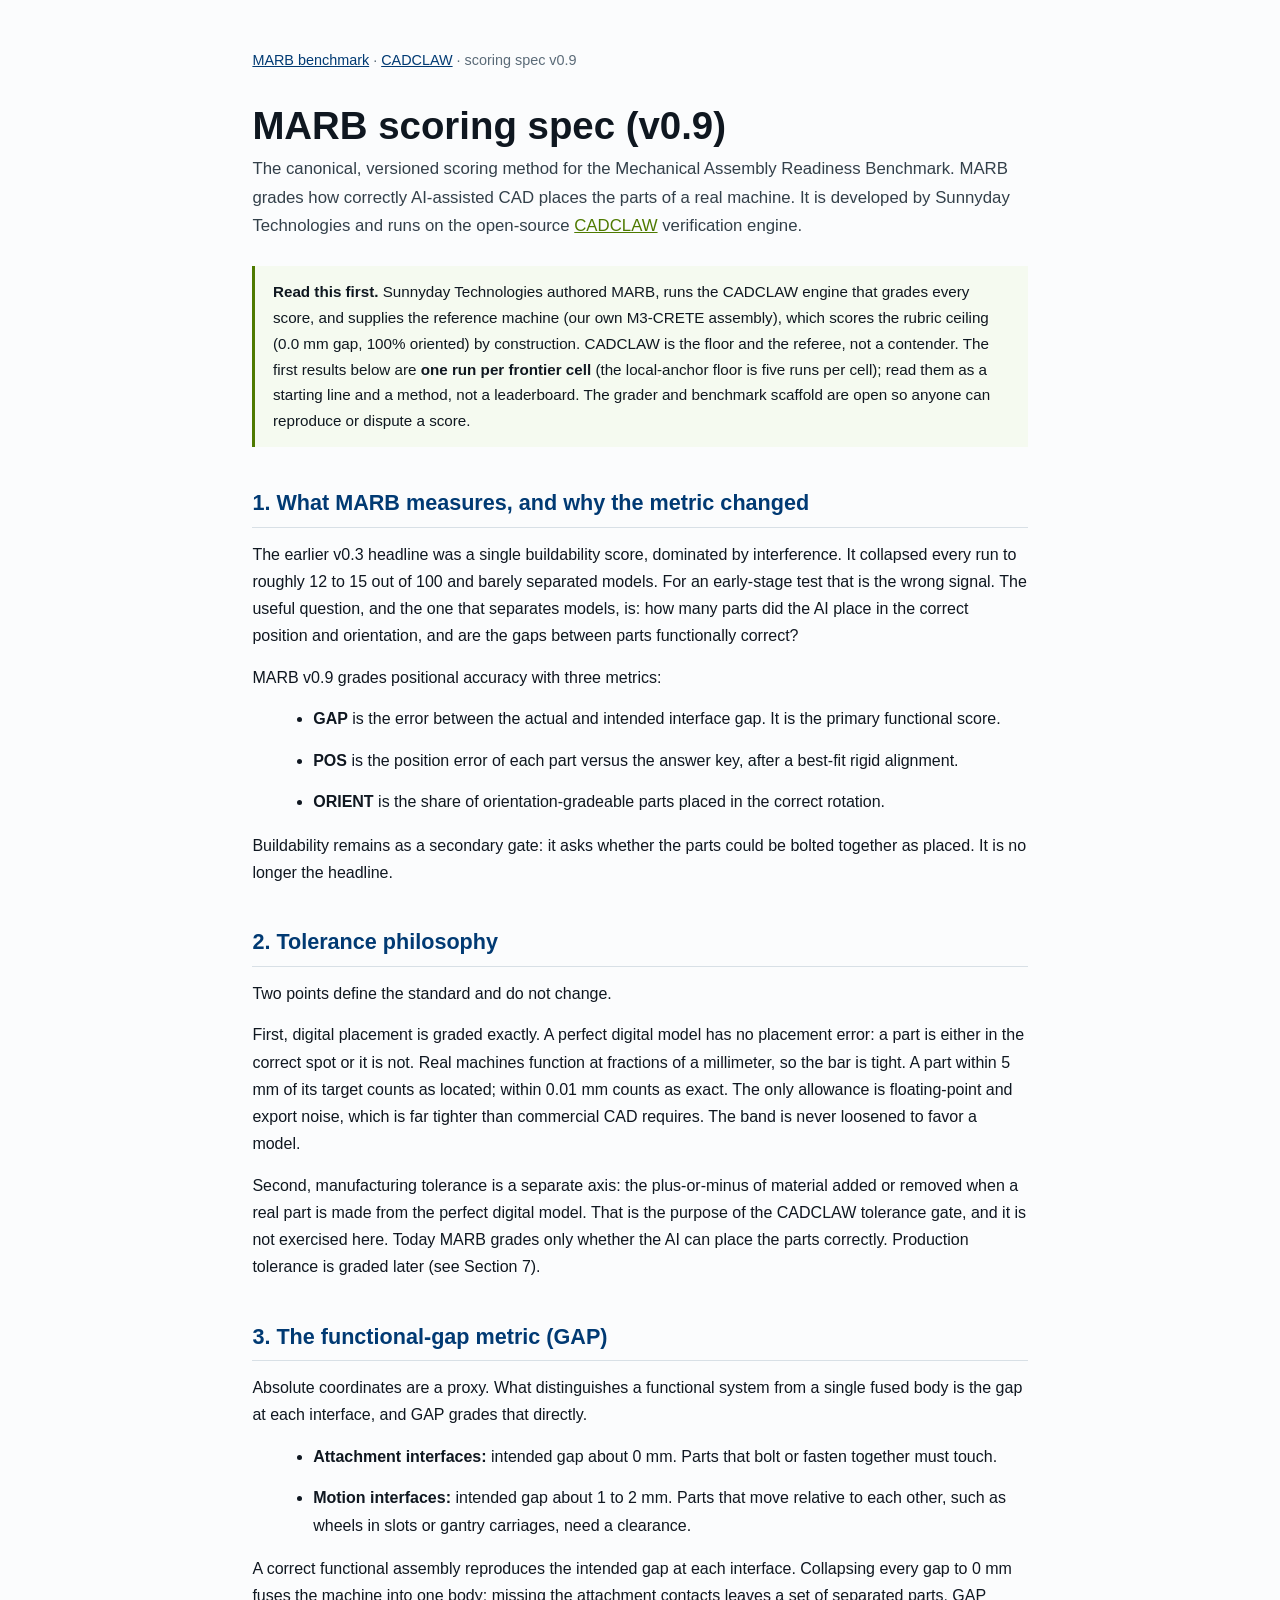
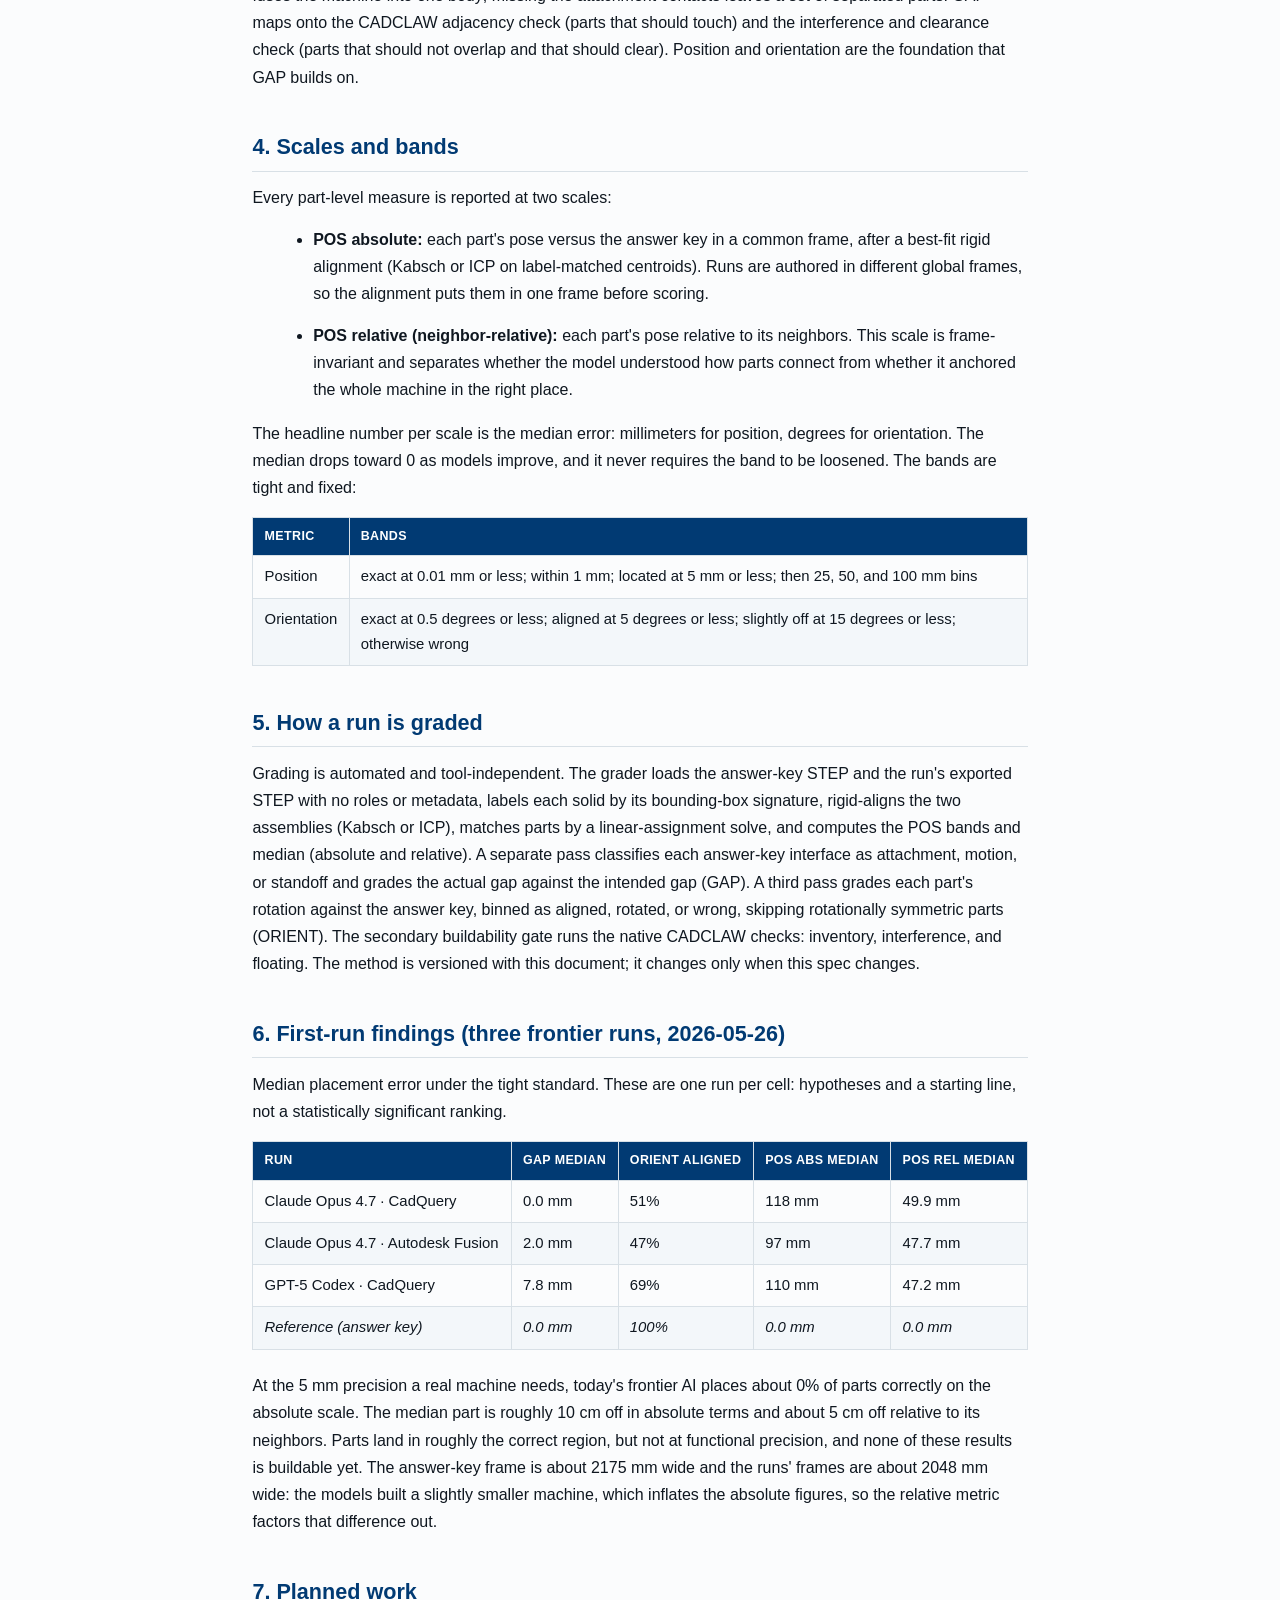
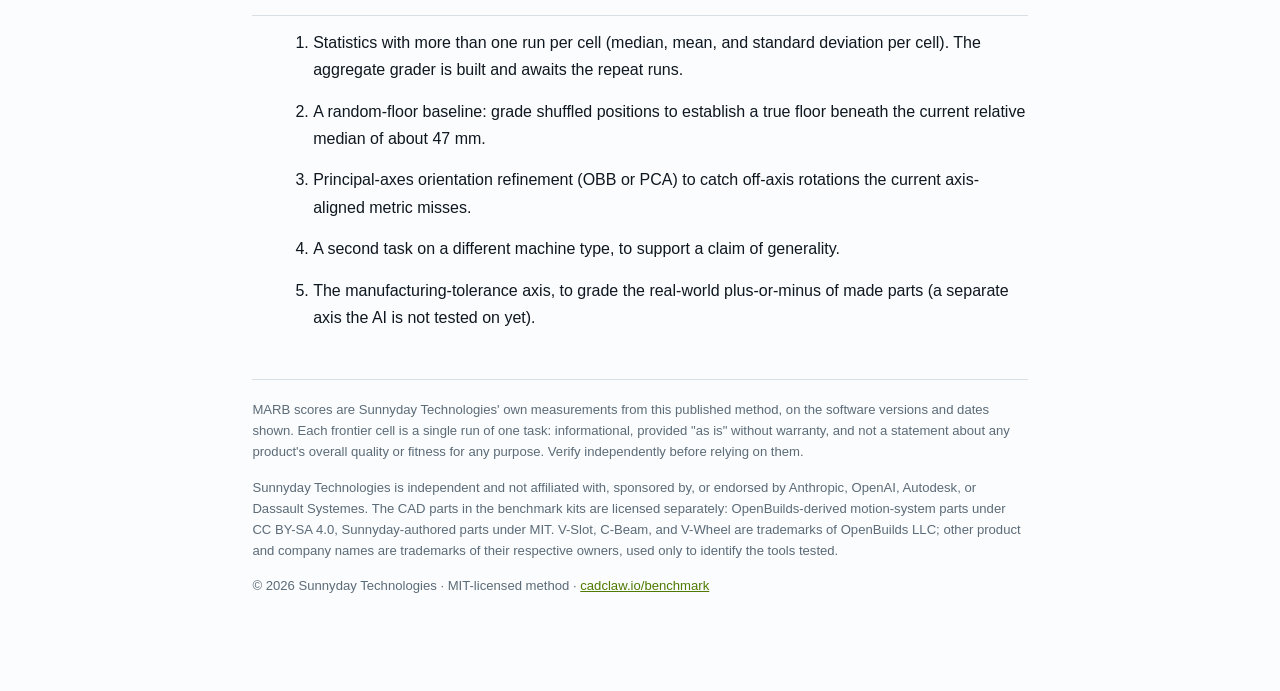
==== docs/scoring/index.html @ d7c1520a "cleanup: pre-public hygiene pass - remove the unused 76-part component manifest (not loaded by any g" ====
<!doctype html>
<html lang="en">
<head>
  <meta charset="utf-8" />
  <meta name="viewport" content="width=device-width,initial-scale=1" />
  <title>MARB v0.9 scoring spec | Mechanical Assembly Readiness Benchmark</title>
  <meta name="description" content="The canonical, versioned scoring method for MARB (Mechanical Assembly Readiness Benchmark): the GAP, POS, and ORIENT metrics, the fixed tolerance bands, and the first-run results. Graded by the open-source CADCLAW engine." />
  <meta name="robots" content="index,follow" />
  <link rel="canonical" href="https://marb.cadclaw.io/scoring/" />
  <style>
    :root { --ink:#0f1720; --dim:#33404a; --faint:#5b6b78; --rule:#d8e0e6; --navy:#013a73; --green:#4e7a00; --bg:#fbfcfd; --code:#f1f5f8; }
    * { box-sizing:border-box; }
    body { margin:0; background:var(--bg); color:var(--ink); font:16px/1.7 -apple-system,Segoe UI,Roboto,Helvetica,Arial,sans-serif; }
    main { max-width:820px; margin:0 auto; padding:3rem 1.4rem 5rem; }
    h1 { font-size:clamp(1.7rem,3.4vw,2.4rem); line-height:1.15; margin:0 0 .4rem; }
    .sub { color:var(--dim); font-size:1.05rem; margin:0 0 1.6rem; }
    h2 { font-size:1.35rem; margin:2.4rem 0 .8rem; color:var(--navy); border-bottom:1px solid var(--rule); padding-bottom:.3rem; }
    h3 { font-size:1.08rem; margin:1.5rem 0 .5rem; }
    p, li { margin:0 0 .9rem; }
    ul, ol { margin:0 0 1rem 1.3rem; }
    code { background:var(--code); padding:.1em .35em; border-radius:3px; font-family:ui-monospace,SFMono-Regular,Consolas,monospace; font-size:.88em; }
    table { border-collapse:collapse; width:100%; margin:1rem 0 1.4rem; font-size:.93rem; }
    th, td { border:1px solid var(--rule); padding:.5rem .7rem; text-align:left; vertical-align:top; }
    thead th { background:var(--navy); color:#fff; font-size:.78rem; text-transform:uppercase; letter-spacing:.03em; }
    tbody tr:nth-child(even) { background:#f3f7fa; }
    .disclosure { border-left:3px solid var(--green); background:#f5faf0; padding:.8rem 1.1rem; margin:1.4rem 0; font-size:.95rem; }
    .nav { font-size:.9rem; color:var(--faint); margin-bottom:2rem; }
    .nav a { color:var(--navy); }
    footer { margin-top:3rem; padding-top:1.2rem; border-top:1px solid var(--rule); color:var(--faint); font-size:.82rem; line-height:1.6; }
    a { color:var(--green); }
  </style>
</head>
<body>
<main>
  <p class="nav"><a href="https://cadclaw.io/benchmark/">MARB benchmark</a> &middot; <a href="https://cadclaw.io/">CADCLAW</a> &middot; scoring spec v0.9</p>

  <h1>MARB scoring spec (v0.9)</h1>
  <p class="sub">The canonical, versioned scoring method for the Mechanical Assembly Readiness Benchmark. MARB grades how correctly AI-assisted CAD places the parts of a real machine. It is developed by Sunnyday Technologies and runs on the open-source <a href="https://github.com/sunnyday-technologies/CADCLAW">CADCLAW</a> verification engine.</p>

  <div class="disclosure">
    <strong>Read this first.</strong> Sunnyday Technologies authored MARB, runs the CADCLAW engine that grades every score, and supplies the reference machine (our own M3-CRETE assembly), which scores the rubric ceiling (0.0 mm gap, 100% oriented) by construction. CADCLAW is the floor and the referee, not a contender. The first results below are <strong>one run per frontier cell</strong> (the local-anchor floor is five runs per cell); read them as a starting line and a method, not a leaderboard. The grader and benchmark scaffold are open so anyone can reproduce or dispute a score.
  </div>

  <h2>1. What MARB measures, and why the metric changed</h2>
  <p>The earlier v0.3 headline was a single buildability score, dominated by interference. It collapsed every run to roughly 12 to 15 out of 100 and barely separated models. For an early-stage test that is the wrong signal. The useful question, and the one that separates models, is: how many parts did the AI place in the correct position and orientation, and are the gaps between parts functionally correct?</p>
  <p>MARB v0.9 grades positional accuracy with three metrics:</p>
  <ul>
    <li><strong>GAP</strong> is the error between the actual and intended interface gap. It is the primary functional score.</li>
    <li><strong>POS</strong> is the position error of each part versus the answer key, after a best-fit rigid alignment.</li>
    <li><strong>ORIENT</strong> is the share of orientation-gradeable parts placed in the correct rotation.</li>
  </ul>
  <p>Buildability remains as a secondary gate: it asks whether the parts could be bolted together as placed. It is no longer the headline.</p>

  <h2>2. Tolerance philosophy</h2>
  <p>Two points define the standard and do not change.</p>
  <p>First, digital placement is graded exactly. A perfect digital model has no placement error: a part is either in the correct spot or it is not. Real machines function at fractions of a millimeter, so the bar is tight. A part within 5 mm of its target counts as located; within 0.01 mm counts as exact. The only allowance is floating-point and export noise, which is far tighter than commercial CAD requires. The band is never loosened to favor a model.</p>
  <p>Second, manufacturing tolerance is a separate axis: the plus-or-minus of material added or removed when a real part is made from the perfect digital model. That is the purpose of the CADCLAW tolerance gate, and it is not exercised here. Today MARB grades only whether the AI can place the parts correctly. Production tolerance is graded later (see Section 7).</p>

  <h2>3. The functional-gap metric (GAP)</h2>
  <p>Absolute coordinates are a proxy. What distinguishes a functional system from a single fused body is the gap at each interface, and GAP grades that directly.</p>
  <ul>
    <li><strong>Attachment interfaces:</strong> intended gap about 0 mm. Parts that bolt or fasten together must touch.</li>
    <li><strong>Motion interfaces:</strong> intended gap about 1 to 2 mm. Parts that move relative to each other, such as wheels in slots or gantry carriages, need a clearance.</li>
  </ul>
  <p>A correct functional assembly reproduces the intended gap at each interface. Collapsing every gap to 0 mm fuses the machine into one body; missing the attachment contacts leaves a set of separated parts. GAP maps onto the CADCLAW adjacency check (parts that should touch) and the interference and clearance check (parts that should not overlap and that should clear). Position and orientation are the foundation that GAP builds on.</p>

  <h2>4. Scales and bands</h2>
  <p>Every part-level measure is reported at two scales:</p>
  <ul>
    <li><strong>POS absolute:</strong> each part's pose versus the answer key in a common frame, after a best-fit rigid alignment (Kabsch or ICP on label-matched centroids). Runs are authored in different global frames, so the alignment puts them in one frame before scoring.</li>
    <li><strong>POS relative (neighbor-relative):</strong> each part's pose relative to its neighbors. This scale is frame-invariant and separates whether the model understood how parts connect from whether it anchored the whole machine in the right place.</li>
  </ul>
  <p>The headline number per scale is the median error: millimeters for position, degrees for orientation. The median drops toward 0 as models improve, and it never requires the band to be loosened. The bands are tight and fixed:</p>
  <table>
    <thead><tr><th>Metric</th><th>Bands</th></tr></thead>
    <tbody>
      <tr><td>Position</td><td>exact at 0.01 mm or less; within 1 mm; located at 5 mm or less; then 25, 50, and 100 mm bins</td></tr>
      <tr><td>Orientation</td><td>exact at 0.5 degrees or less; aligned at 5 degrees or less; slightly off at 15 degrees or less; otherwise wrong</td></tr>
    </tbody>
  </table>

  <h2>5. How a run is graded</h2>
  <p>Grading is automated and tool-independent. The grader loads the answer-key STEP and the run's exported STEP with no roles or metadata, labels each solid by its bounding-box signature, rigid-aligns the two assemblies (Kabsch or ICP), matches parts by a linear-assignment solve, and computes the POS bands and median (absolute and relative). A separate pass classifies each answer-key interface as attachment, motion, or standoff and grades the actual gap against the intended gap (GAP). A third pass grades each part's rotation against the answer key, binned as aligned, rotated, or wrong, skipping rotationally symmetric parts (ORIENT). The secondary buildability gate runs the native CADCLAW checks: inventory, interference, and floating. The method is versioned with this document; it changes only when this spec changes.</p>

  <h2>6. First-run findings (three frontier runs, 2026-05-26)</h2>
  <p>Median placement error under the tight standard. These are one run per cell: hypotheses and a starting line, not a statistically significant ranking.</p>
  <table>
    <thead><tr><th>Run</th><th>GAP median</th><th>ORIENT aligned</th><th>POS abs median</th><th>POS rel median</th></tr></thead>
    <tbody>
      <tr><td>Claude Opus 4.7 &middot; CadQuery</td><td>0.0 mm</td><td>51%</td><td>118 mm</td><td>49.9 mm</td></tr>
      <tr><td>Claude Opus 4.7 &middot; Autodesk Fusion</td><td>2.0 mm</td><td>47%</td><td>97 mm</td><td>47.7 mm</td></tr>
      <tr><td>GPT-5 Codex &middot; CadQuery</td><td>7.8 mm</td><td>69%</td><td>110 mm</td><td>47.2 mm</td></tr>
      <tr><td><em>Reference (answer key)</em></td><td><em>0.0 mm</em></td><td><em>100%</em></td><td><em>0.0 mm</em></td><td><em>0.0 mm</em></td></tr>
    </tbody>
  </table>
  <p>At the 5 mm precision a real machine needs, today's frontier AI places about 0% of parts correctly on the absolute scale. The median part is roughly 10 cm off in absolute terms and about 5 cm off relative to its neighbors. Parts land in roughly the correct region, but not at functional precision, and none of these results is buildable yet. The answer-key frame is about 2175 mm wide and the runs' frames are about 2048 mm wide: the models built a slightly smaller machine, which inflates the absolute figures, so the relative metric factors that difference out.</p>

  <h2>7. Planned work</h2>
  <ol>
    <li>Statistics with more than one run per cell (median, mean, and standard deviation per cell). The aggregate grader is built and awaits the repeat runs.</li>
    <li>A random-floor baseline: grade shuffled positions to establish a true floor beneath the current relative median of about 47 mm.</li>
    <li>Principal-axes orientation refinement (OBB or PCA) to catch off-axis rotations the current axis-aligned metric misses.</li>
    <li>A second task on a different machine type, to support a claim of generality.</li>
    <li>The manufacturing-tolerance axis, to grade the real-world plus-or-minus of made parts (a separate axis the AI is not tested on yet).</li>
  </ol>

  <footer>
    <p>MARB scores are Sunnyday Technologies' own measurements from this published method, on the software versions and dates shown. Each frontier cell is a single run of one task: informational, provided "as is" without warranty, and not a statement about any product's overall quality or fitness for any purpose. Verify independently before relying on them.</p>
    <p>Sunnyday Technologies is independent and not affiliated with, sponsored by, or endorsed by Anthropic, OpenAI, Autodesk, or Dassault Systemes. The CAD parts in the benchmark kits are licensed separately: OpenBuilds-derived motion-system parts under CC BY-SA 4.0, Sunnyday-authored parts under MIT. V-Slot, C-Beam, and V-Wheel are trademarks of OpenBuilds LLC; other product and company names are trademarks of their respective owners, used only to identify the tools tested.</p>
    <p>&copy; 2026 Sunnyday Technologies &middot; MIT-licensed method &middot; <a href="https://cadclaw.io/benchmark/">cadclaw.io/benchmark</a></p>
  </footer>
</main>
</body>
</html>
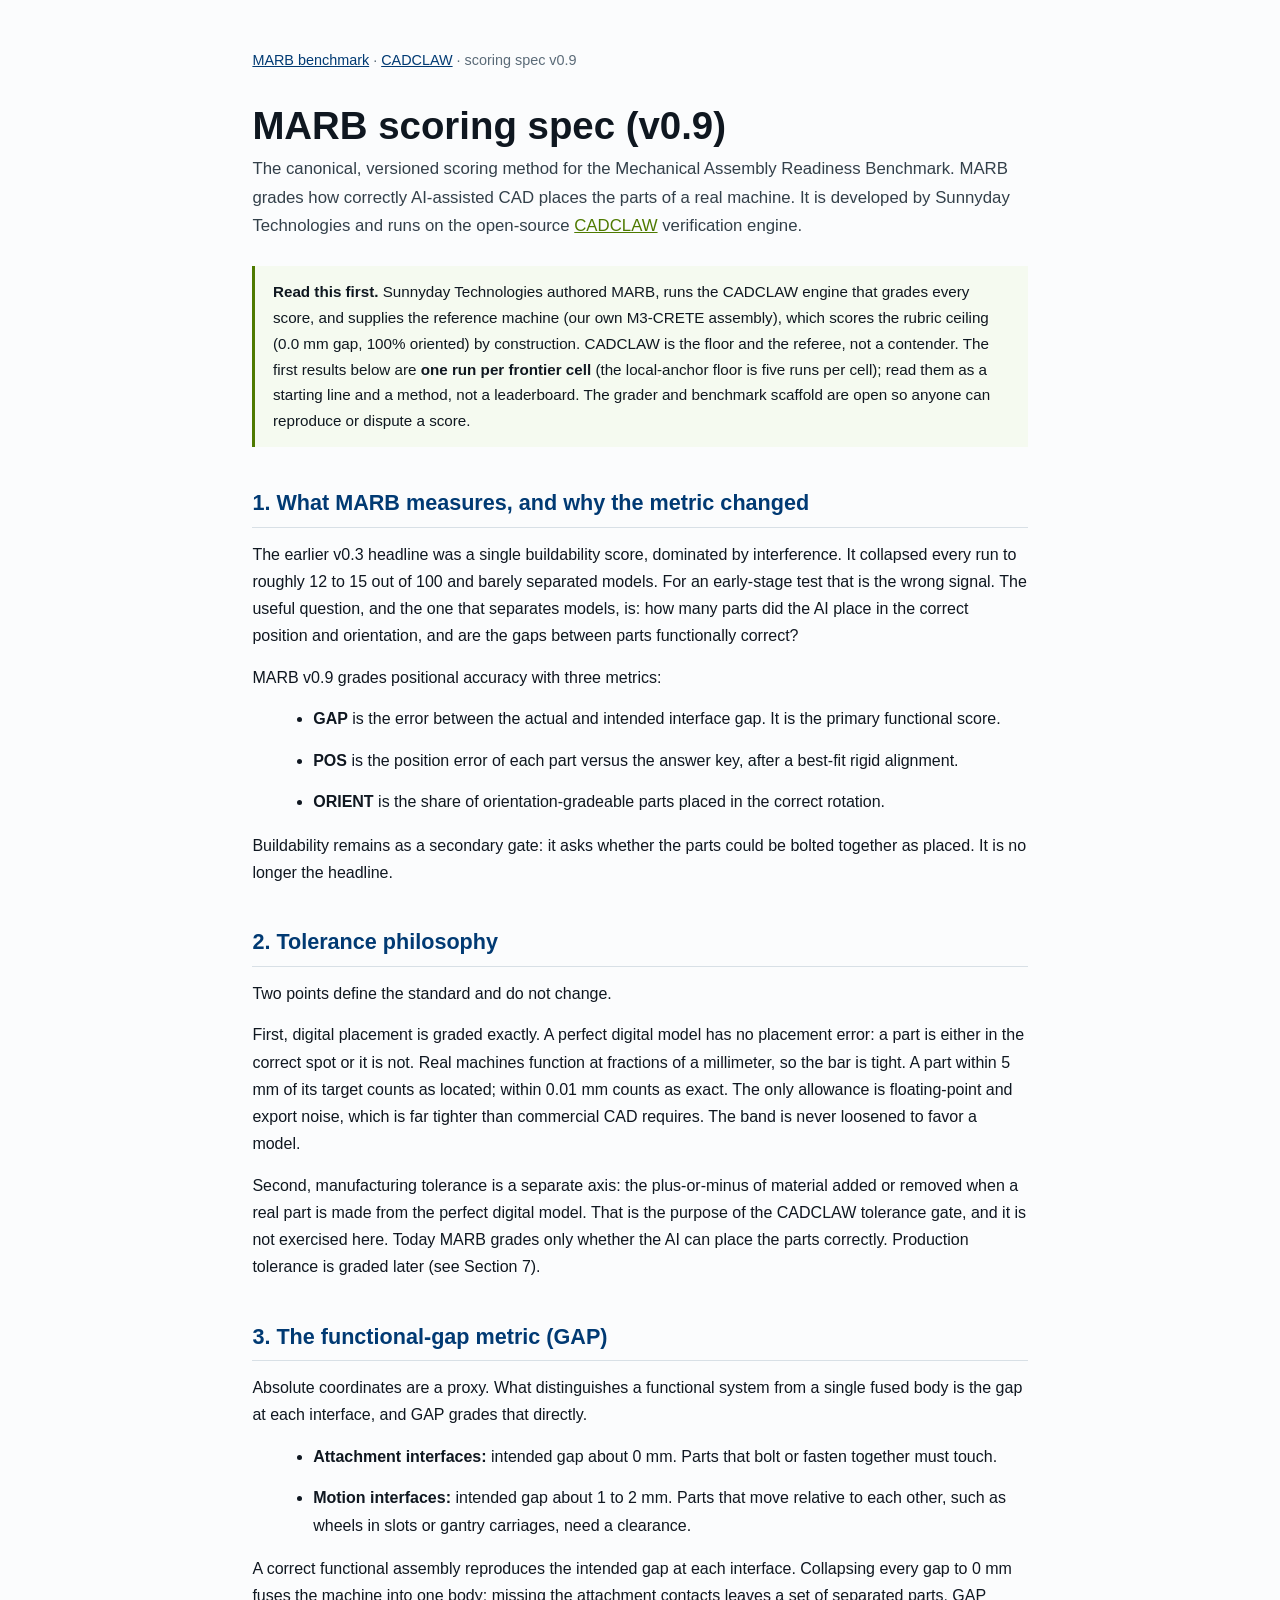
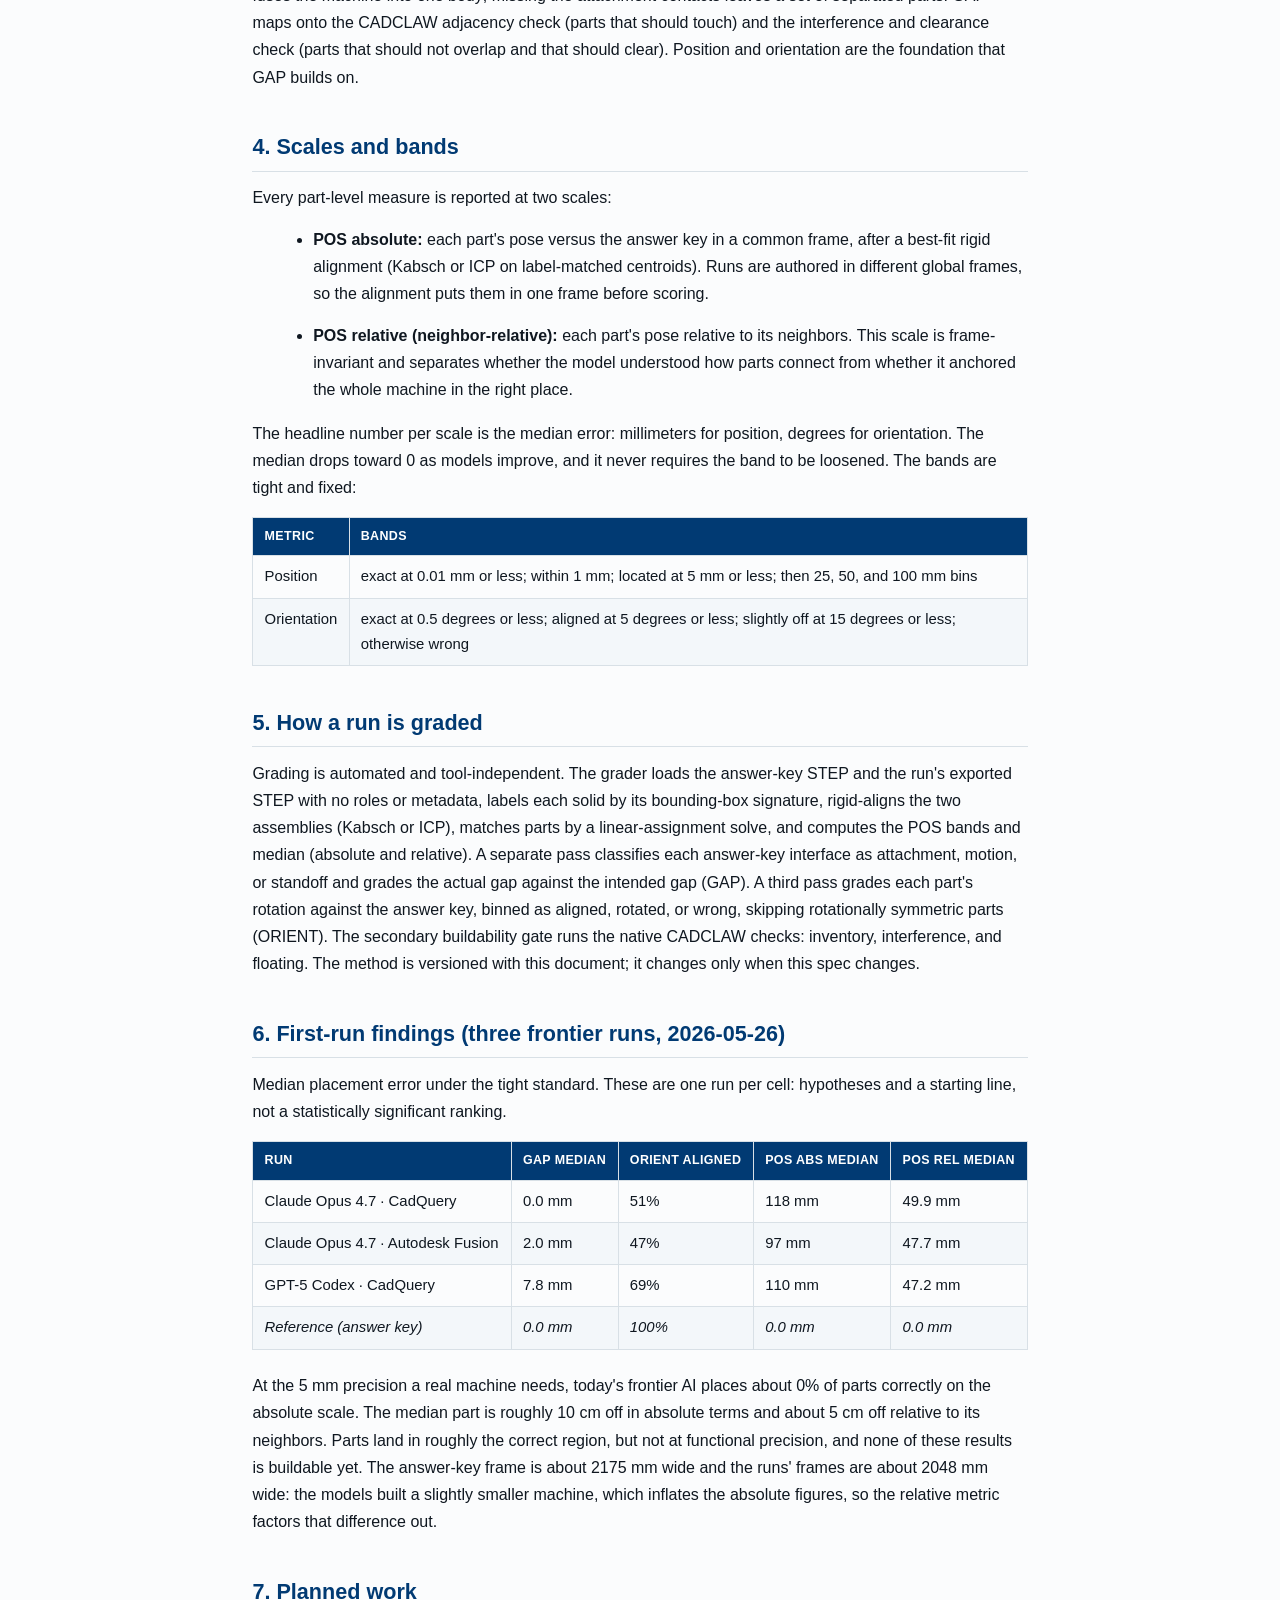
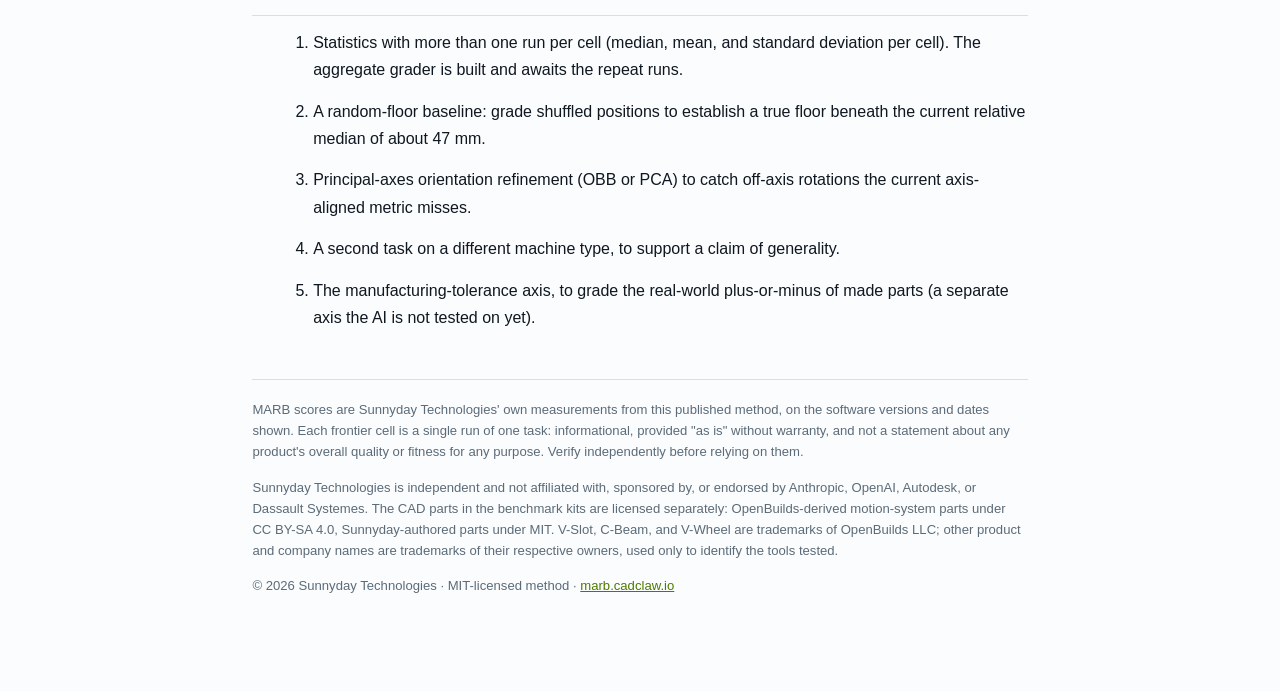
==== commit fb5d95a4: "Describe CADCLAW as assembly and validation; fix project URL CADCLAW compiles a declarative spec int" ====
--- a/docs/scoring/index.html
+++ b/docs/scoring/index.html
@@ -32,7 +32,7 @@
 </head>
 <body>
 <main>
-  <p class="nav"><a href="https://cadclaw.io/benchmark/">MARB benchmark</a> &middot; <a href="https://cadclaw.io/">CADCLAW</a> &middot; scoring spec v0.9</p>
+  <p class="nav"><a href="https://marb.cadclaw.io/">MARB benchmark</a> &middot; <a href="https://cadclaw.io/">CADCLAW</a> &middot; scoring spec v0.9</p>
 
   <h1>MARB scoring spec (v0.9)</h1>
   <p class="sub">The canonical, versioned scoring method for the Mechanical Assembly Readiness Benchmark. MARB grades how correctly AI-assisted CAD places the parts of a real machine. It is developed by Sunnyday Technologies and runs on the open-source <a href="https://github.com/sunnyday-technologies/CADCLAW">CADCLAW</a> verification engine.</p>
@@ -107,7 +107,7 @@
   <footer>
     <p>MARB scores are Sunnyday Technologies' own measurements from this published method, on the software versions and dates shown. Each frontier cell is a single run of one task: informational, provided "as is" without warranty, and not a statement about any product's overall quality or fitness for any purpose. Verify independently before relying on them.</p>
     <p>Sunnyday Technologies is independent and not affiliated with, sponsored by, or endorsed by Anthropic, OpenAI, Autodesk, or Dassault Systemes. The CAD parts in the benchmark kits are licensed separately: OpenBuilds-derived motion-system parts under CC BY-SA 4.0, Sunnyday-authored parts under MIT. V-Slot, C-Beam, and V-Wheel are trademarks of OpenBuilds LLC; other product and company names are trademarks of their respective owners, used only to identify the tools tested.</p>
-    <p>&copy; 2026 Sunnyday Technologies &middot; MIT-licensed method &middot; <a href="https://cadclaw.io/benchmark/">cadclaw.io/benchmark</a></p>
+    <p>&copy; 2026 Sunnyday Technologies &middot; MIT-licensed method &middot; <a href="https://marb.cadclaw.io/">marb.cadclaw.io</a></p>
   </footer>
 </main>
 </body>
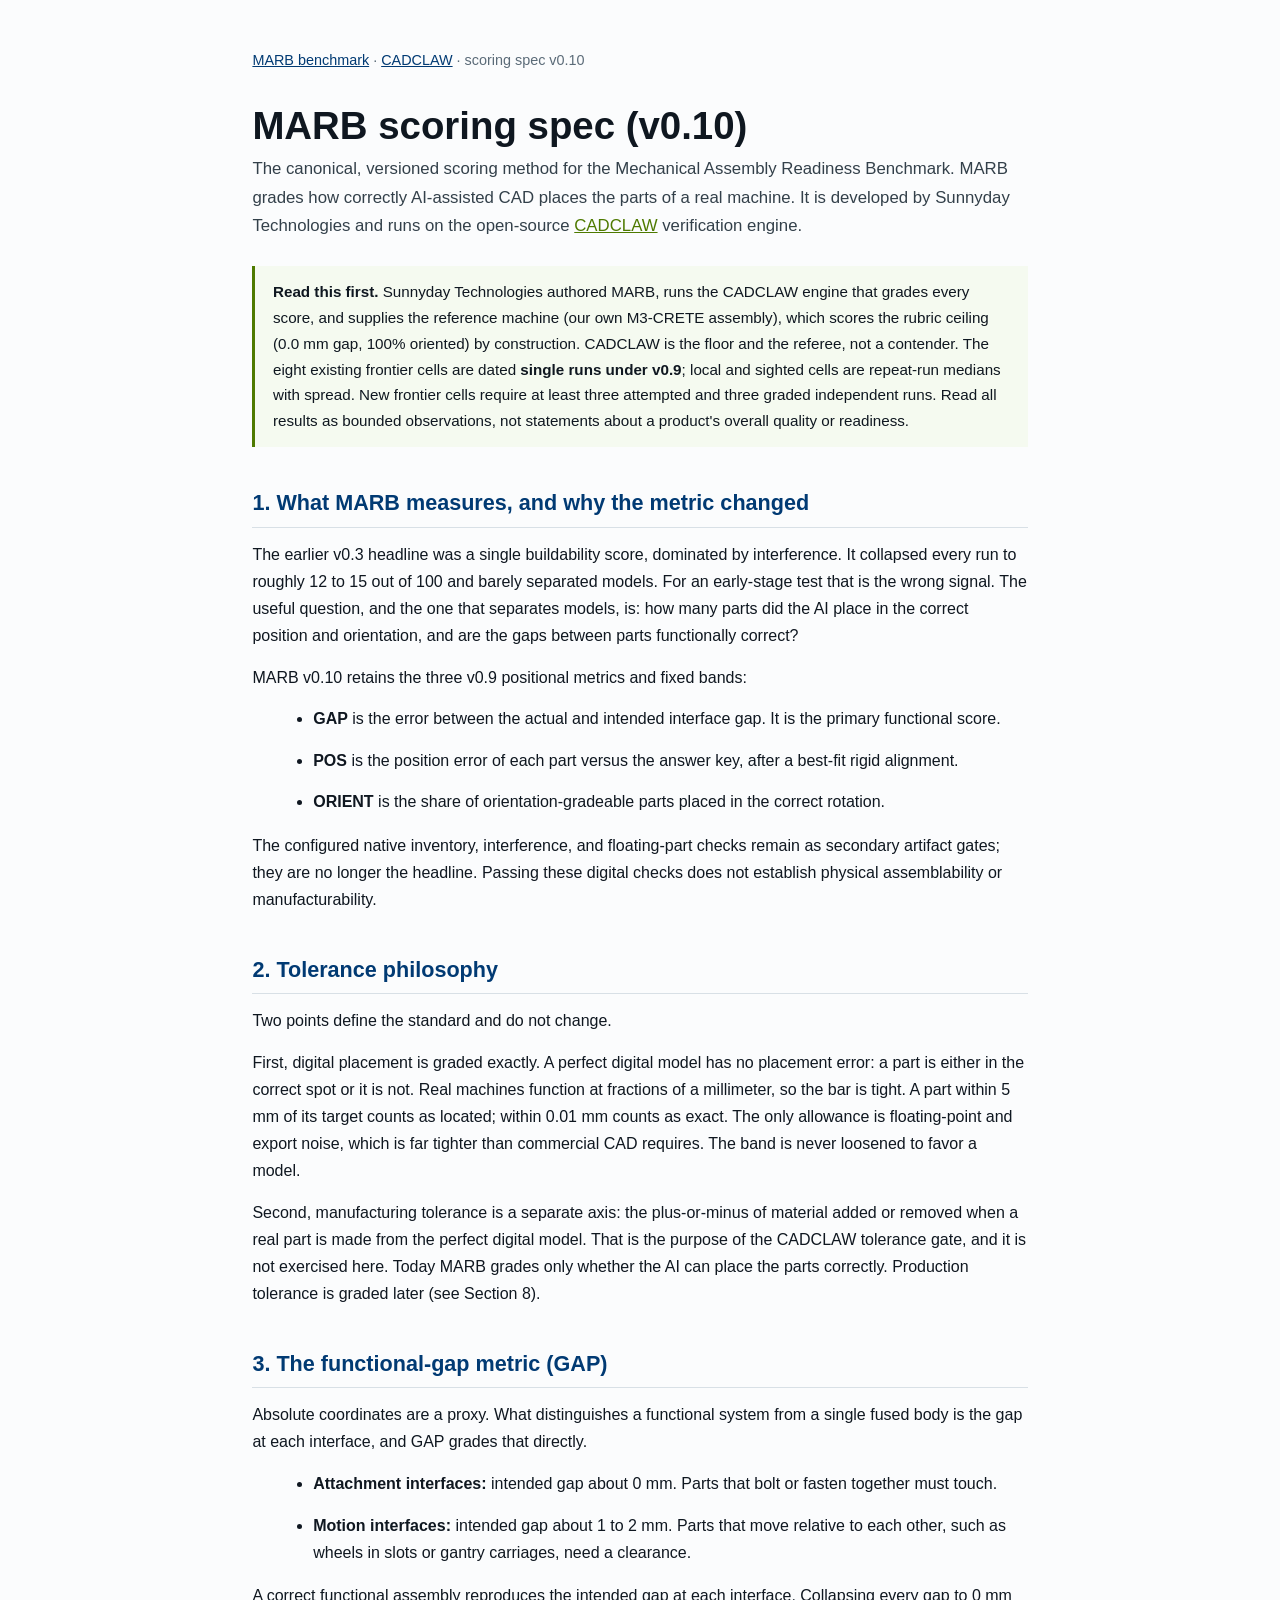
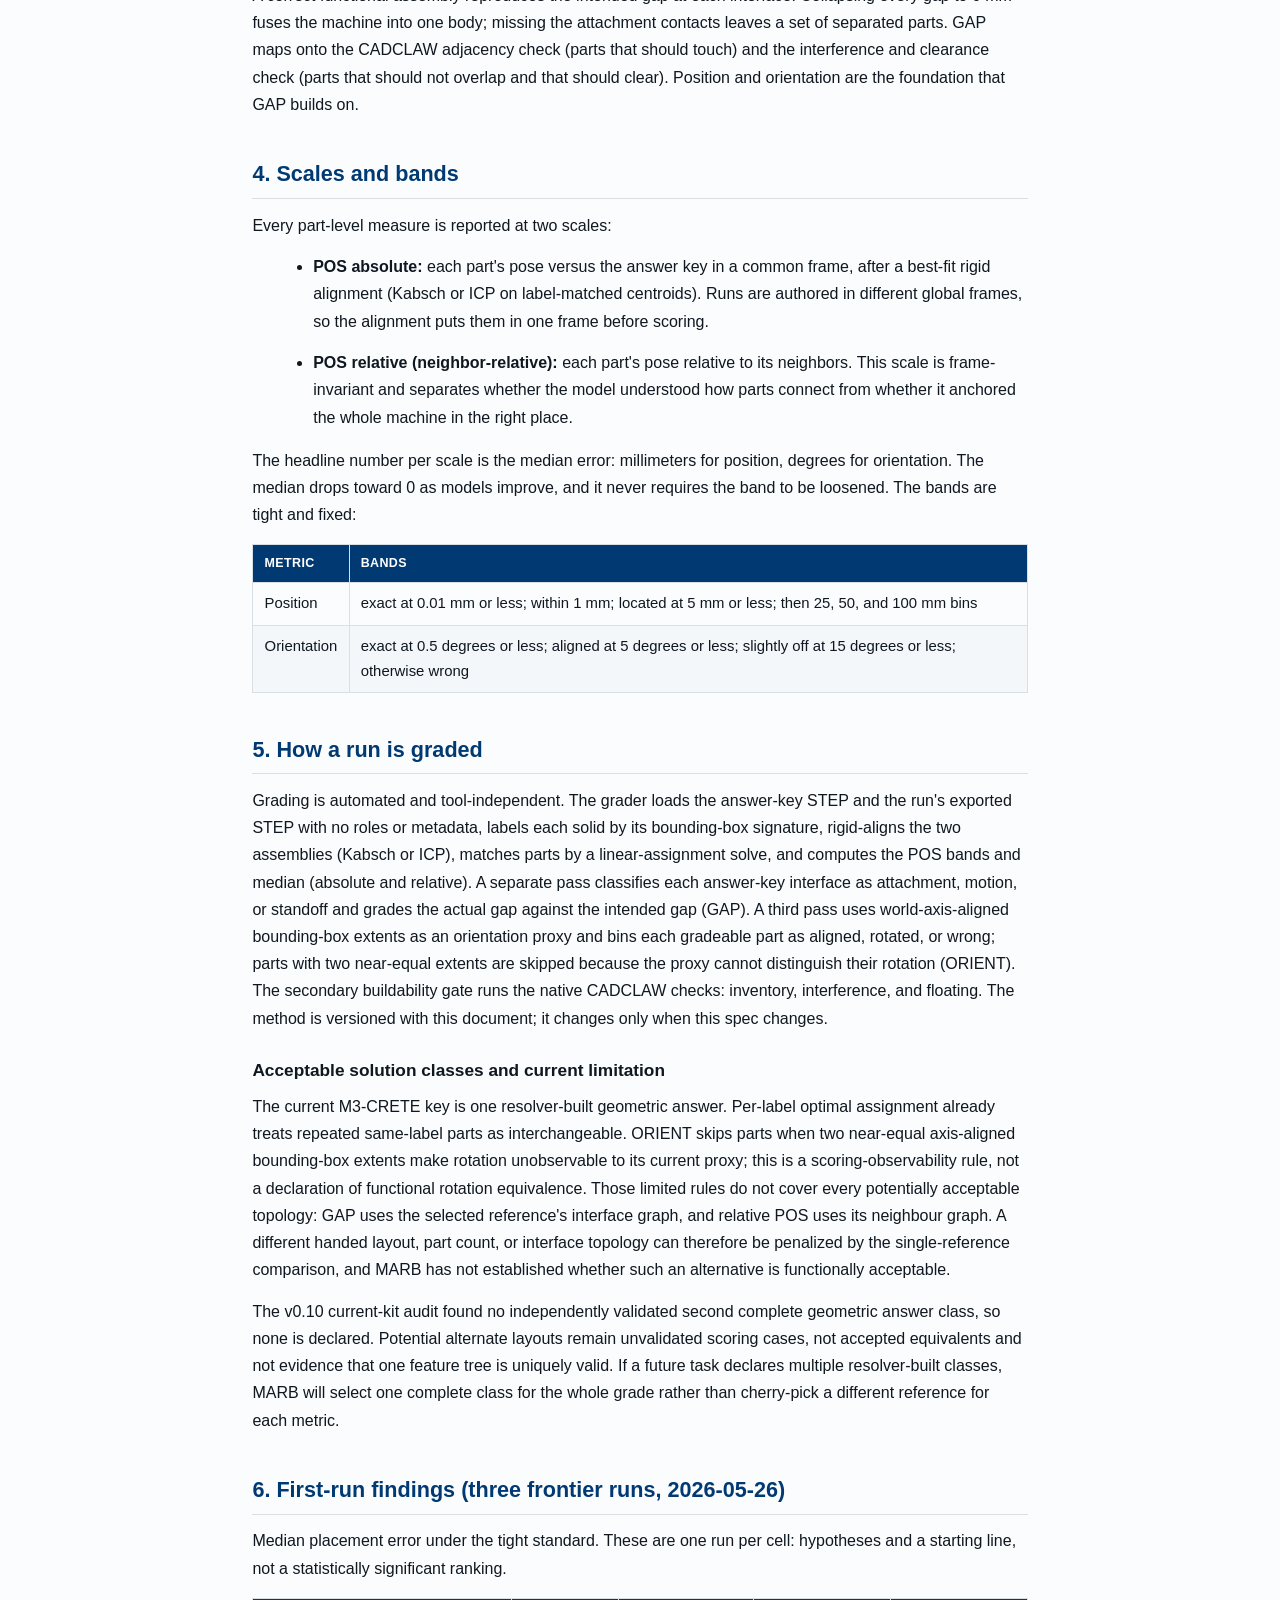
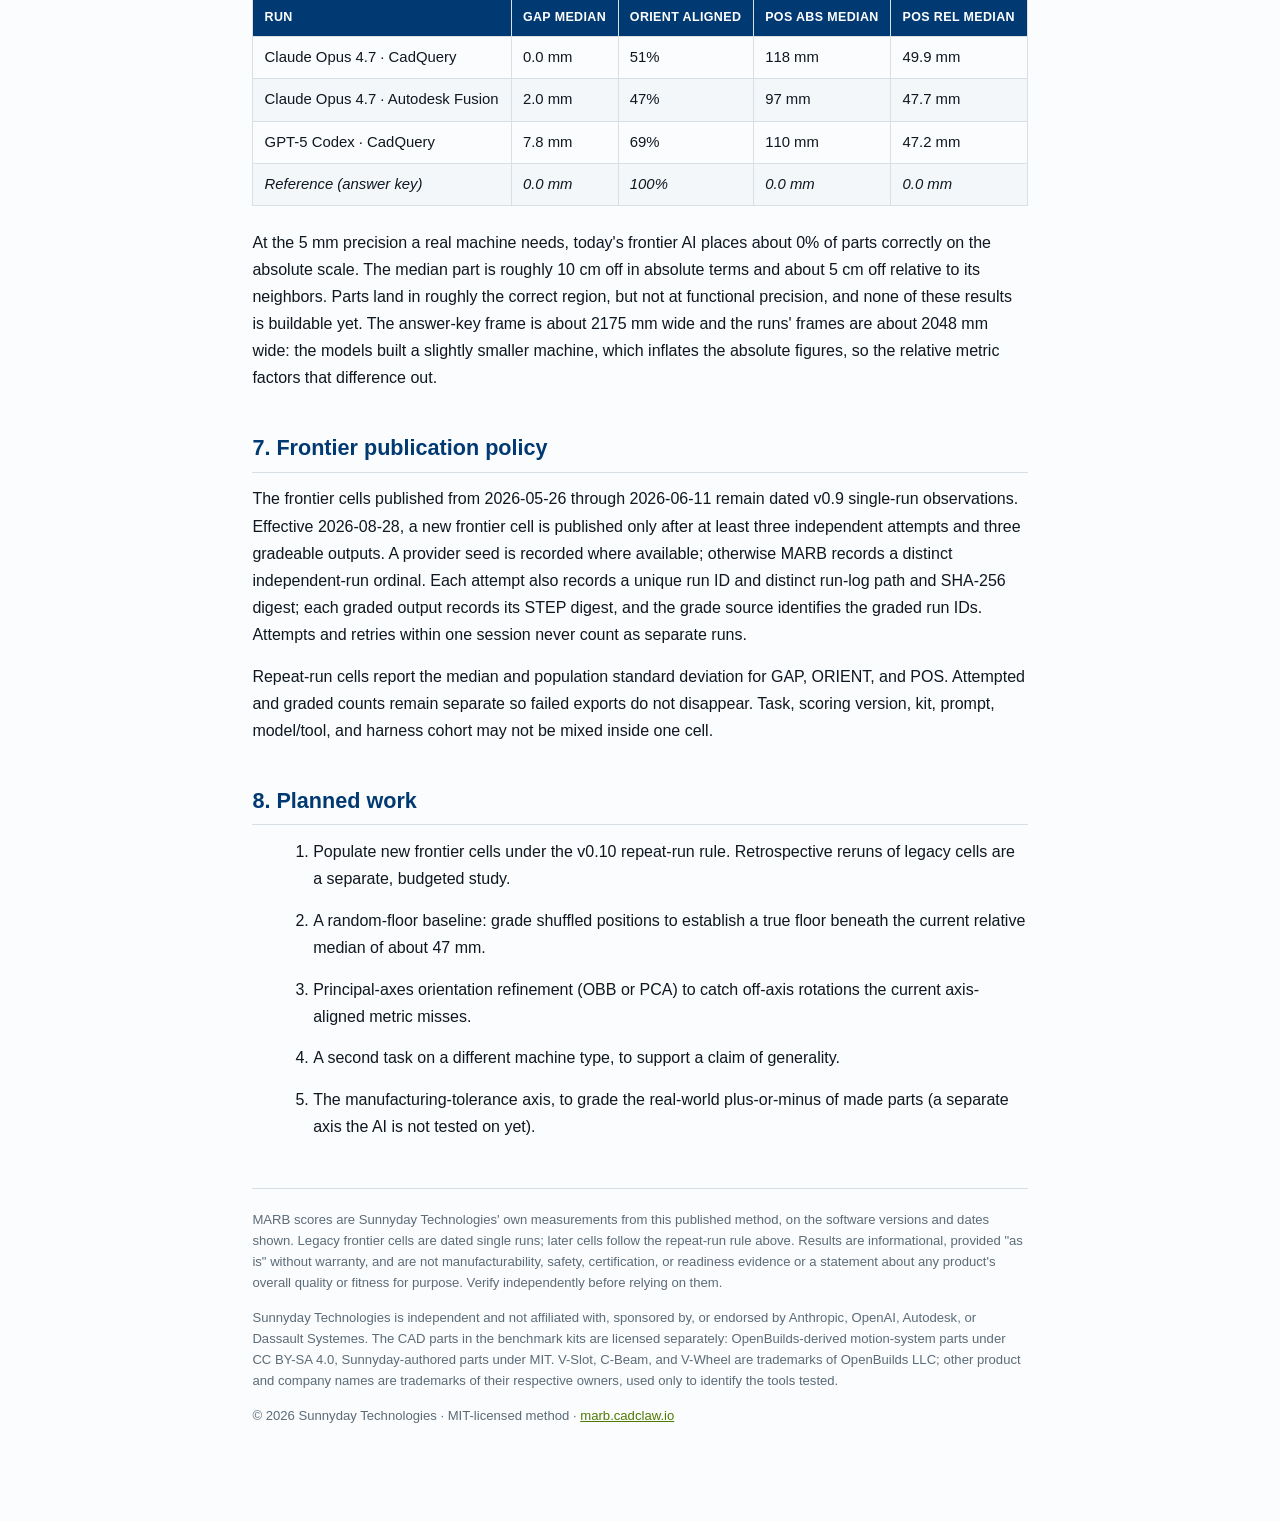
==== commit 0509ab68: "Add repeat-run reporting and solution-class policy" ====
--- a/docs/scoring/index.html
+++ b/docs/scoring/index.html
@@ -3,7 +3,7 @@
 <head>
   <meta charset="utf-8" />
   <meta name="viewport" content="width=device-width,initial-scale=1" />
-  <title>MARB v0.9 scoring spec | Mechanical Assembly Readiness Benchmark</title>
+  <title>MARB v0.10 scoring spec | Mechanical Assembly Readiness Benchmark</title>
   <meta name="description" content="The canonical, versioned scoring method for MARB (Mechanical Assembly Readiness Benchmark): the GAP, POS, and ORIENT metrics, the fixed tolerance bands, and the first-run results. Graded by the open-source CADCLAW engine." />
   <meta name="robots" content="index,follow" />
   <link rel="canonical" href="https://marb.cadclaw.io/scoring/" />
@@ -32,29 +32,29 @@
 </head>
 <body>
 <main>
-  <p class="nav"><a href="https://marb.cadclaw.io/">MARB benchmark</a> &middot; <a href="https://cadclaw.io/">CADCLAW</a> &middot; scoring spec v0.9</p>
+  <p class="nav"><a href="https://marb.cadclaw.io/">MARB benchmark</a> &middot; <a href="https://cadclaw.io/">CADCLAW</a> &middot; scoring spec v0.10</p>
 
-  <h1>MARB scoring spec (v0.9)</h1>
+  <h1>MARB scoring spec (v0.10)</h1>
   <p class="sub">The canonical, versioned scoring method for the Mechanical Assembly Readiness Benchmark. MARB grades how correctly AI-assisted CAD places the parts of a real machine. It is developed by Sunnyday Technologies and runs on the open-source <a href="https://github.com/sunnyday-technologies/CADCLAW">CADCLAW</a> verification engine.</p>
 
   <div class="disclosure">
-    <strong>Read this first.</strong> Sunnyday Technologies authored MARB, runs the CADCLAW engine that grades every score, and supplies the reference machine (our own M3-CRETE assembly), which scores the rubric ceiling (0.0 mm gap, 100% oriented) by construction. CADCLAW is the floor and the referee, not a contender. The first results below are <strong>one run per frontier cell</strong> (the local-anchor floor is five runs per cell); read them as a starting line and a method, not a leaderboard. The grader and benchmark scaffold are open so anyone can reproduce or dispute a score.
+    <strong>Read this first.</strong> Sunnyday Technologies authored MARB, runs the CADCLAW engine that grades every score, and supplies the reference machine (our own M3-CRETE assembly), which scores the rubric ceiling (0.0 mm gap, 100% oriented) by construction. CADCLAW is the floor and the referee, not a contender. The eight existing frontier cells are dated <strong>single runs under v0.9</strong>; local and sighted cells are repeat-run medians with spread. New frontier cells require at least three attempted and three graded independent runs. Read all results as bounded observations, not statements about a product's overall quality or readiness.
   </div>
 
   <h2>1. What MARB measures, and why the metric changed</h2>
   <p>The earlier v0.3 headline was a single buildability score, dominated by interference. It collapsed every run to roughly 12 to 15 out of 100 and barely separated models. For an early-stage test that is the wrong signal. The useful question, and the one that separates models, is: how many parts did the AI place in the correct position and orientation, and are the gaps between parts functionally correct?</p>
-  <p>MARB v0.9 grades positional accuracy with three metrics:</p>
+  <p>MARB v0.10 retains the three v0.9 positional metrics and fixed bands:</p>
   <ul>
     <li><strong>GAP</strong> is the error between the actual and intended interface gap. It is the primary functional score.</li>
     <li><strong>POS</strong> is the position error of each part versus the answer key, after a best-fit rigid alignment.</li>
     <li><strong>ORIENT</strong> is the share of orientation-gradeable parts placed in the correct rotation.</li>
   </ul>
-  <p>Buildability remains as a secondary gate: it asks whether the parts could be bolted together as placed. It is no longer the headline.</p>
+  <p>The configured native inventory, interference, and floating-part checks remain as secondary artifact gates; they are no longer the headline. Passing these digital checks does not establish physical assemblability or manufacturability.</p>
 
   <h2>2. Tolerance philosophy</h2>
   <p>Two points define the standard and do not change.</p>
   <p>First, digital placement is graded exactly. A perfect digital model has no placement error: a part is either in the correct spot or it is not. Real machines function at fractions of a millimeter, so the bar is tight. A part within 5 mm of its target counts as located; within 0.01 mm counts as exact. The only allowance is floating-point and export noise, which is far tighter than commercial CAD requires. The band is never loosened to favor a model.</p>
-  <p>Second, manufacturing tolerance is a separate axis: the plus-or-minus of material added or removed when a real part is made from the perfect digital model. That is the purpose of the CADCLAW tolerance gate, and it is not exercised here. Today MARB grades only whether the AI can place the parts correctly. Production tolerance is graded later (see Section 7).</p>
+  <p>Second, manufacturing tolerance is a separate axis: the plus-or-minus of material added or removed when a real part is made from the perfect digital model. That is the purpose of the CADCLAW tolerance gate, and it is not exercised here. Today MARB grades only whether the AI can place the parts correctly. Production tolerance is graded later (see Section 8).</p>
 
   <h2>3. The functional-gap metric (GAP)</h2>
   <p>Absolute coordinates are a proxy. What distinguishes a functional system from a single fused body is the gap at each interface, and GAP grades that directly.</p>
@@ -80,7 +80,11 @@
   </table>
 
   <h2>5. How a run is graded</h2>
-  <p>Grading is automated and tool-independent. The grader loads the answer-key STEP and the run's exported STEP with no roles or metadata, labels each solid by its bounding-box signature, rigid-aligns the two assemblies (Kabsch or ICP), matches parts by a linear-assignment solve, and computes the POS bands and median (absolute and relative). A separate pass classifies each answer-key interface as attachment, motion, or standoff and grades the actual gap against the intended gap (GAP). A third pass grades each part's rotation against the answer key, binned as aligned, rotated, or wrong, skipping rotationally symmetric parts (ORIENT). The secondary buildability gate runs the native CADCLAW checks: inventory, interference, and floating. The method is versioned with this document; it changes only when this spec changes.</p>
+  <p>Grading is automated and tool-independent. The grader loads the answer-key STEP and the run's exported STEP with no roles or metadata, labels each solid by its bounding-box signature, rigid-aligns the two assemblies (Kabsch or ICP), matches parts by a linear-assignment solve, and computes the POS bands and median (absolute and relative). A separate pass classifies each answer-key interface as attachment, motion, or standoff and grades the actual gap against the intended gap (GAP). A third pass uses world-axis-aligned bounding-box extents as an orientation proxy and bins each gradeable part as aligned, rotated, or wrong; parts with two near-equal extents are skipped because the proxy cannot distinguish their rotation (ORIENT). The secondary buildability gate runs the native CADCLAW checks: inventory, interference, and floating. The method is versioned with this document; it changes only when this spec changes.</p>
+
+  <h3>Acceptable solution classes and current limitation</h3>
+  <p>The current M3-CRETE key is one resolver-built geometric answer. Per-label optimal assignment already treats repeated same-label parts as interchangeable. ORIENT skips parts when two near-equal axis-aligned bounding-box extents make rotation unobservable to its current proxy; this is a scoring-observability rule, not a declaration of functional rotation equivalence. Those limited rules do not cover every potentially acceptable topology: GAP uses the selected reference's interface graph, and relative POS uses its neighbour graph. A different handed layout, part count, or interface topology can therefore be penalized by the single-reference comparison, and MARB has not established whether such an alternative is functionally acceptable.</p>
+  <p>The v0.10 current-kit audit found no independently validated second complete geometric answer class, so none is declared. Potential alternate layouts remain unvalidated scoring cases, not accepted equivalents and not evidence that one feature tree is uniquely valid. If a future task declares multiple resolver-built classes, MARB will select one complete class for the whole grade rather than cherry-pick a different reference for each metric.</p>
 
   <h2>6. First-run findings (three frontier runs, 2026-05-26)</h2>
   <p>Median placement error under the tight standard. These are one run per cell: hypotheses and a starting line, not a statistically significant ranking.</p>
@@ -95,9 +99,13 @@
   </table>
   <p>At the 5 mm precision a real machine needs, today's frontier AI places about 0% of parts correctly on the absolute scale. The median part is roughly 10 cm off in absolute terms and about 5 cm off relative to its neighbors. Parts land in roughly the correct region, but not at functional precision, and none of these results is buildable yet. The answer-key frame is about 2175 mm wide and the runs' frames are about 2048 mm wide: the models built a slightly smaller machine, which inflates the absolute figures, so the relative metric factors that difference out.</p>
 
-  <h2>7. Planned work</h2>
+  <h2>7. Frontier publication policy</h2>
+  <p>The frontier cells published from 2026-05-26 through 2026-06-11 remain dated v0.9 single-run observations. Effective 2026-08-28, a new frontier cell is published only after at least three independent attempts and three gradeable outputs. A provider seed is recorded where available; otherwise MARB records a distinct independent-run ordinal. Each attempt also records a unique run ID and distinct run-log path and SHA-256 digest; each graded output records its STEP digest, and the grade source identifies the graded run IDs. Attempts and retries within one session never count as separate runs.</p>
+  <p>Repeat-run cells report the median and population standard deviation for GAP, ORIENT, and POS. Attempted and graded counts remain separate so failed exports do not disappear. Task, scoring version, kit, prompt, model/tool, and harness cohort may not be mixed inside one cell.</p>
+
+  <h2>8. Planned work</h2>
   <ol>
-    <li>Statistics with more than one run per cell (median, mean, and standard deviation per cell). The aggregate grader is built and awaits the repeat runs.</li>
+    <li>Populate new frontier cells under the v0.10 repeat-run rule. Retrospective reruns of legacy cells are a separate, budgeted study.</li>
     <li>A random-floor baseline: grade shuffled positions to establish a true floor beneath the current relative median of about 47 mm.</li>
     <li>Principal-axes orientation refinement (OBB or PCA) to catch off-axis rotations the current axis-aligned metric misses.</li>
     <li>A second task on a different machine type, to support a claim of generality.</li>
@@ -105,7 +113,7 @@
   </ol>
 
   <footer>
-    <p>MARB scores are Sunnyday Technologies' own measurements from this published method, on the software versions and dates shown. Each frontier cell is a single run of one task: informational, provided "as is" without warranty, and not a statement about any product's overall quality or fitness for any purpose. Verify independently before relying on them.</p>
+    <p>MARB scores are Sunnyday Technologies' own measurements from this published method, on the software versions and dates shown. Legacy frontier cells are dated single runs; later cells follow the repeat-run rule above. Results are informational, provided "as is" without warranty, and are not manufacturability, safety, certification, or readiness evidence or a statement about any product's overall quality or fitness for purpose. Verify independently before relying on them.</p>
     <p>Sunnyday Technologies is independent and not affiliated with, sponsored by, or endorsed by Anthropic, OpenAI, Autodesk, or Dassault Systemes. The CAD parts in the benchmark kits are licensed separately: OpenBuilds-derived motion-system parts under CC BY-SA 4.0, Sunnyday-authored parts under MIT. V-Slot, C-Beam, and V-Wheel are trademarks of OpenBuilds LLC; other product and company names are trademarks of their respective owners, used only to identify the tools tested.</p>
     <p>&copy; 2026 Sunnyday Technologies &middot; MIT-licensed method &middot; <a href="https://marb.cadclaw.io/">marb.cadclaw.io</a></p>
   </footer>
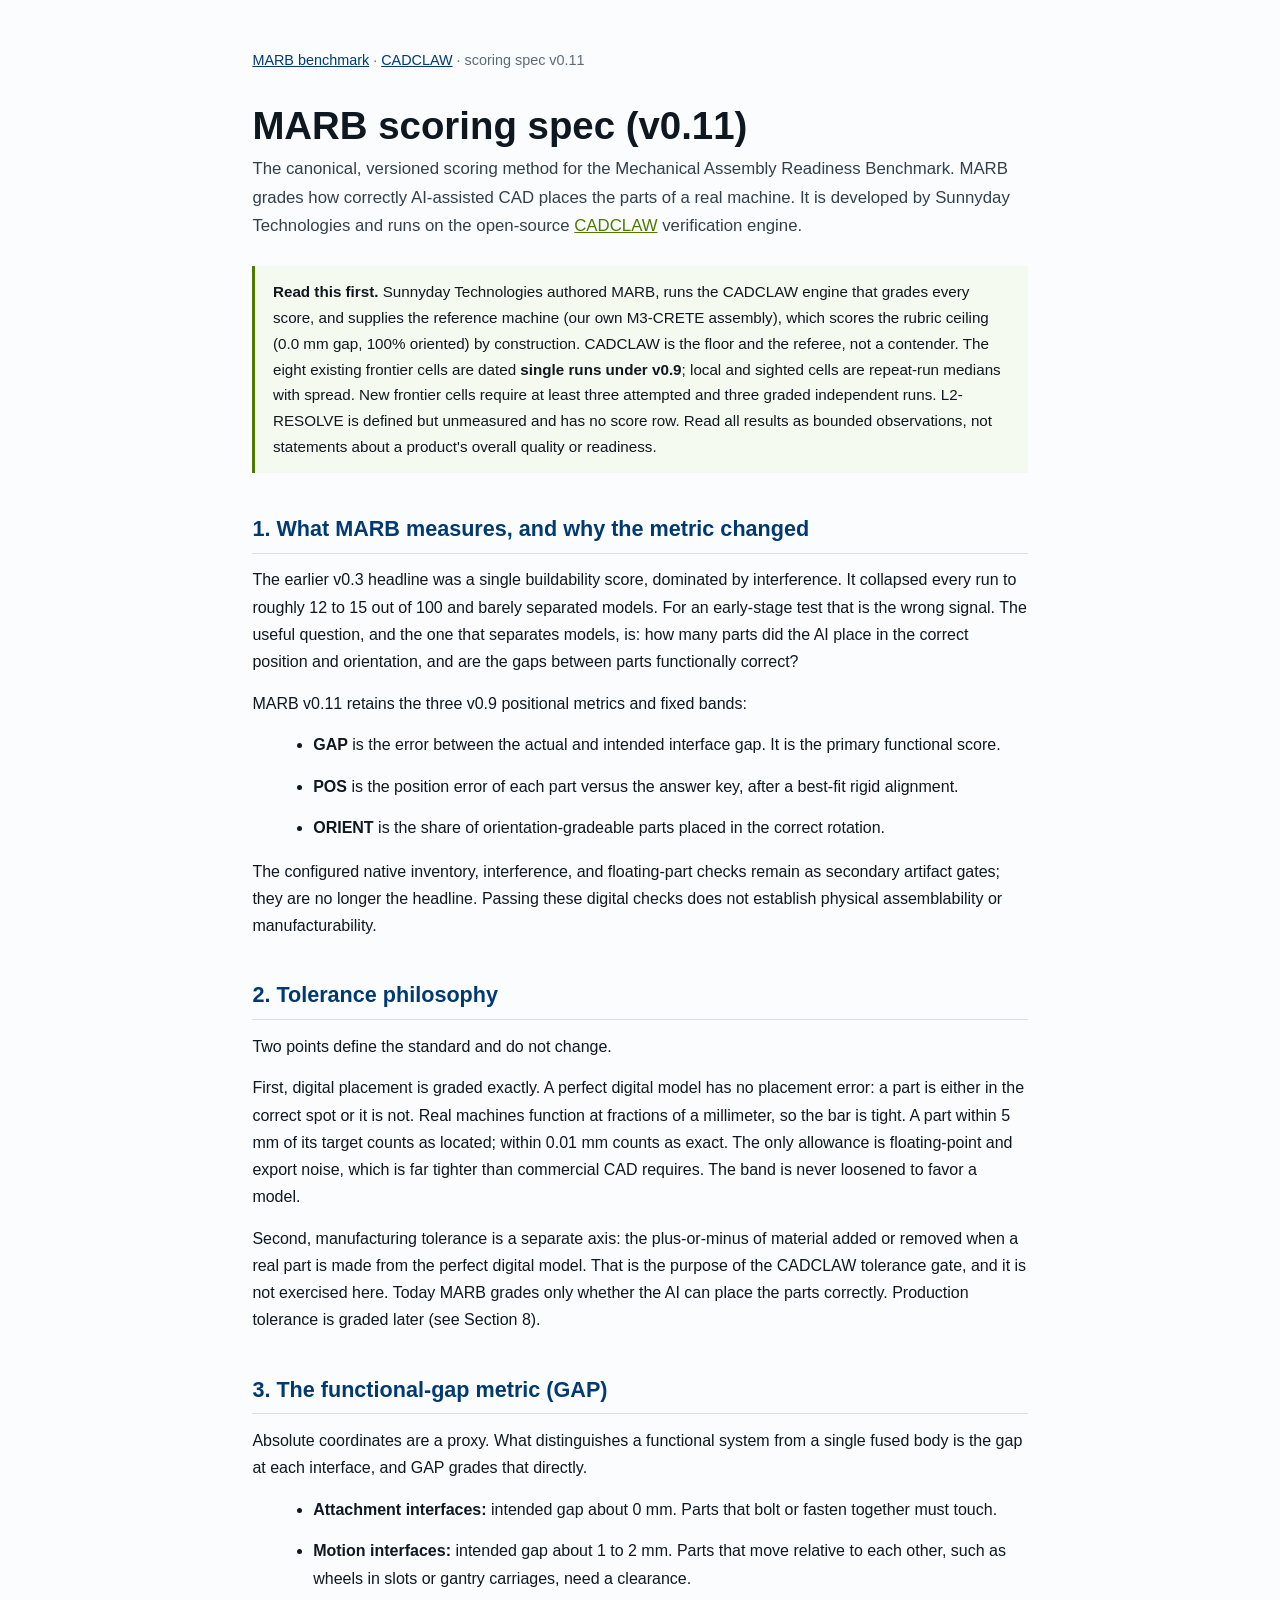
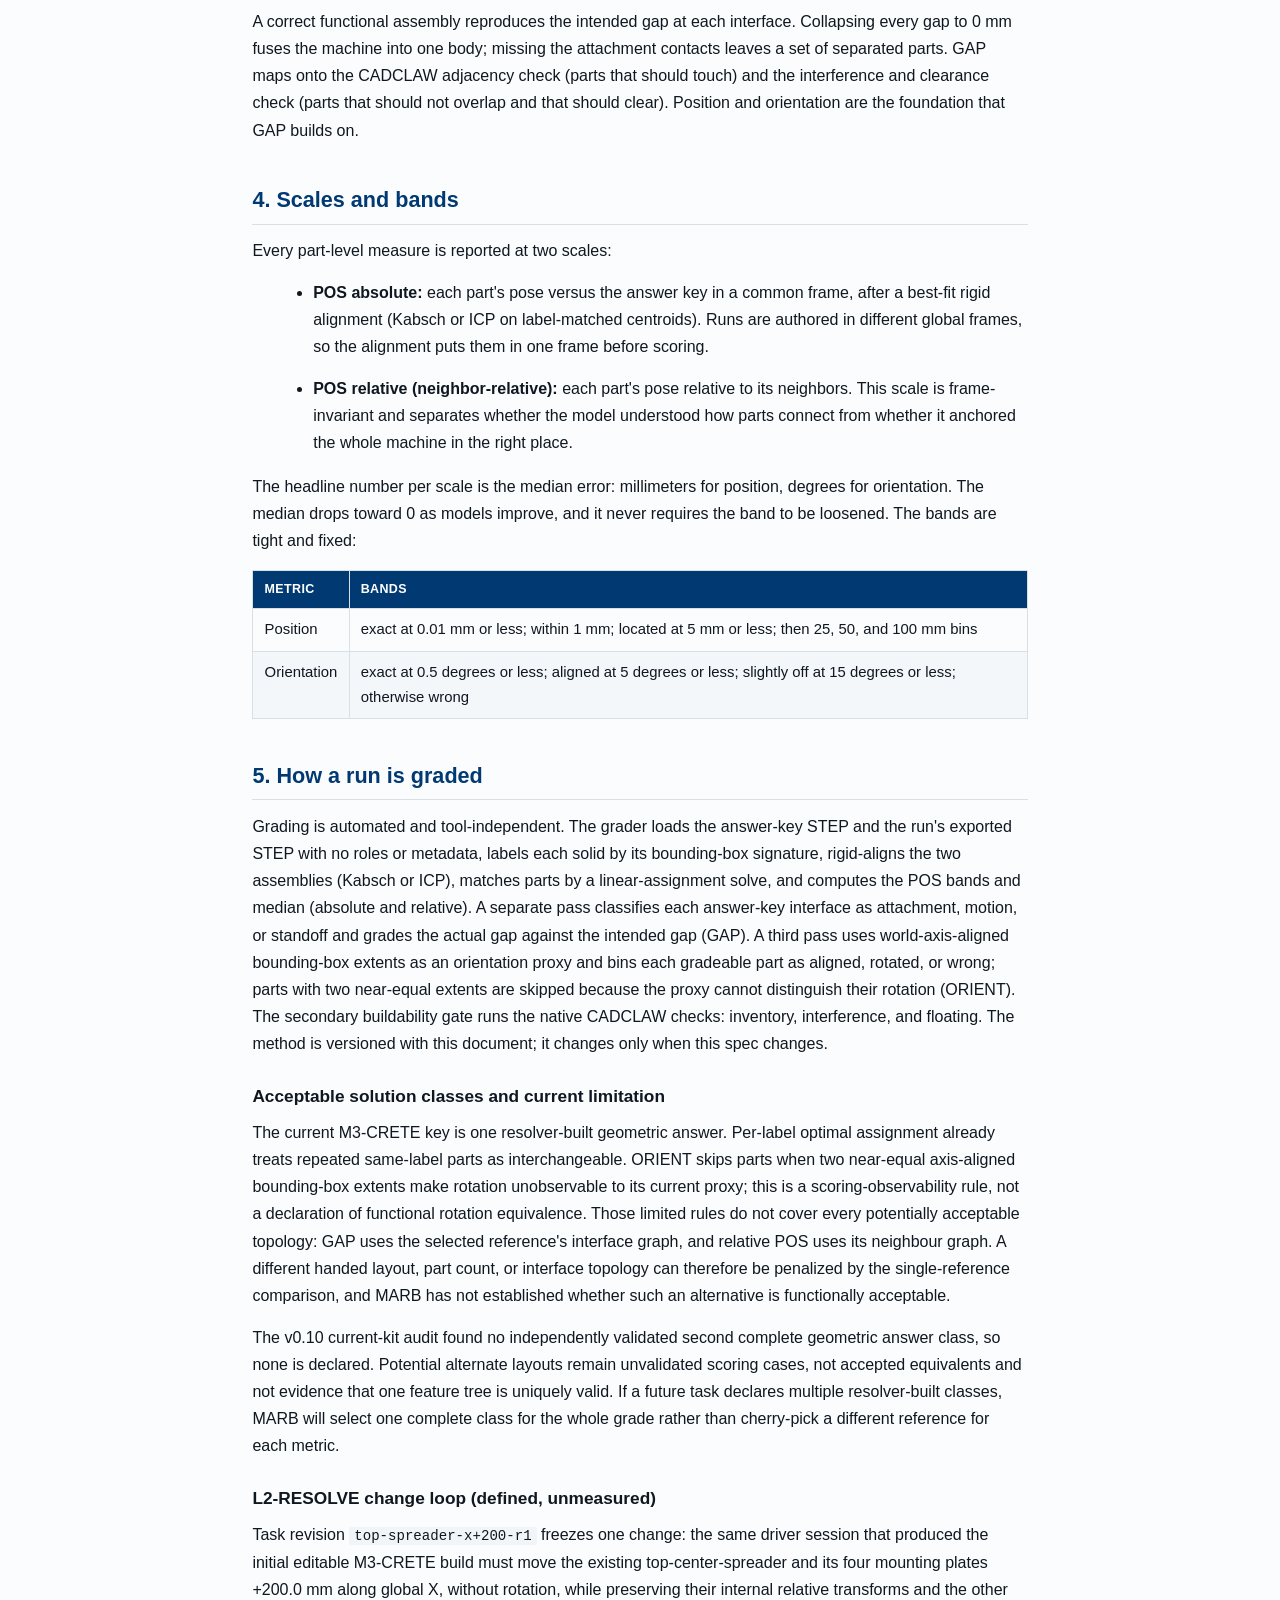
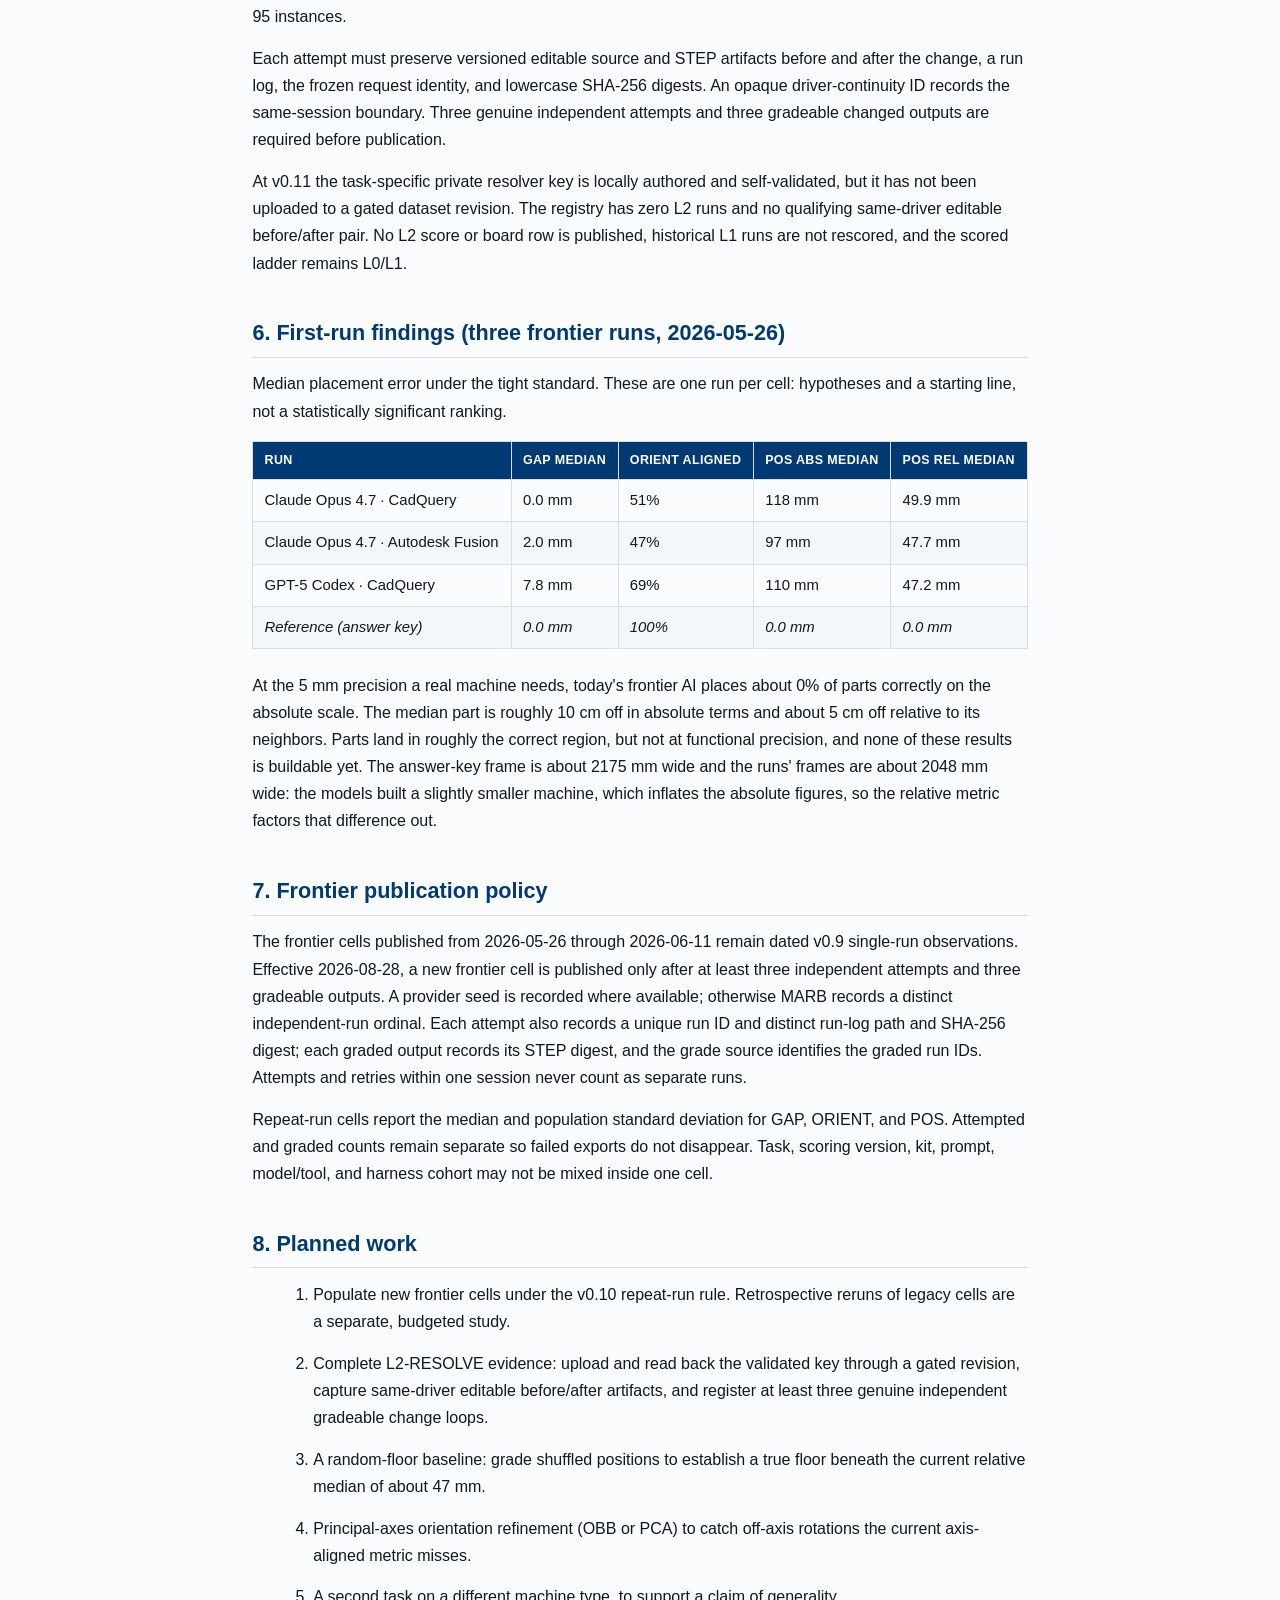
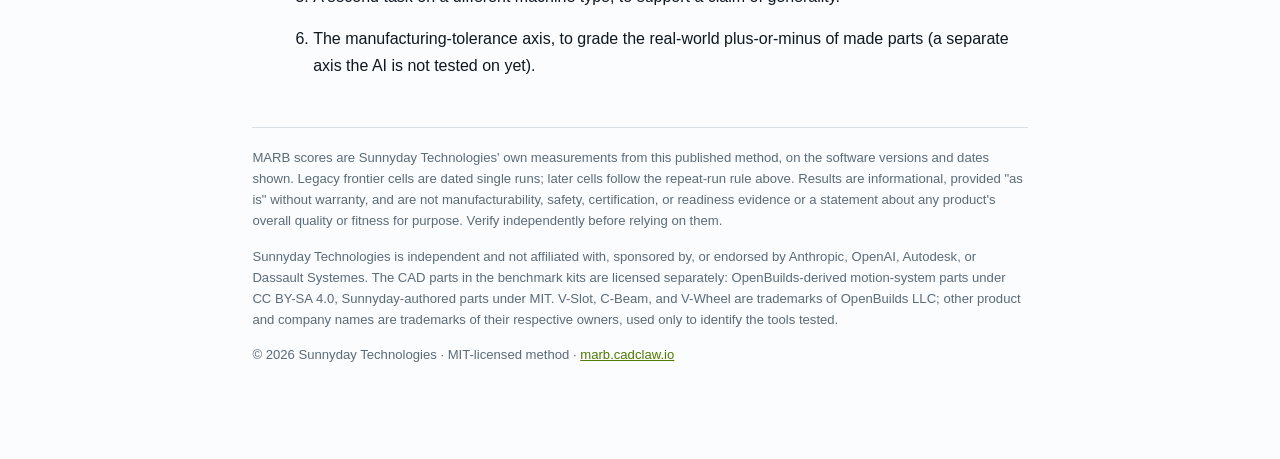
==== commit eb618bc1: "feat: define L2-RESOLVE change loop" ====
--- a/docs/scoring/index.html
+++ b/docs/scoring/index.html
@@ -3,8 +3,8 @@
 <head>
   <meta charset="utf-8" />
   <meta name="viewport" content="width=device-width,initial-scale=1" />
-  <title>MARB v0.10 scoring spec | Mechanical Assembly Readiness Benchmark</title>
-  <meta name="description" content="The canonical, versioned scoring method for MARB (Mechanical Assembly Readiness Benchmark): the GAP, POS, and ORIENT metrics, the fixed tolerance bands, and the first-run results. Graded by the open-source CADCLAW engine." />
+  <title>MARB v0.11 scoring spec | Mechanical Assembly Readiness Benchmark</title>
+  <meta name="description" content="The canonical, versioned scoring method for MARB: GAP, POS, ORIENT, repeat-run provenance, and the defined-unmeasured L2-RESOLVE change loop. Graded by the open-source CADCLAW engine." />
   <meta name="robots" content="index,follow" />
   <link rel="canonical" href="https://marb.cadclaw.io/scoring/" />
   <style>
@@ -32,18 +32,18 @@
 </head>
 <body>
 <main>
-  <p class="nav"><a href="https://marb.cadclaw.io/">MARB benchmark</a> &middot; <a href="https://cadclaw.io/">CADCLAW</a> &middot; scoring spec v0.10</p>
+  <p class="nav"><a href="https://marb.cadclaw.io/">MARB benchmark</a> &middot; <a href="https://cadclaw.io/">CADCLAW</a> &middot; scoring spec v0.11</p>
 
-  <h1>MARB scoring spec (v0.10)</h1>
+  <h1>MARB scoring spec (v0.11)</h1>
   <p class="sub">The canonical, versioned scoring method for the Mechanical Assembly Readiness Benchmark. MARB grades how correctly AI-assisted CAD places the parts of a real machine. It is developed by Sunnyday Technologies and runs on the open-source <a href="https://github.com/sunnyday-technologies/CADCLAW">CADCLAW</a> verification engine.</p>
 
   <div class="disclosure">
-    <strong>Read this first.</strong> Sunnyday Technologies authored MARB, runs the CADCLAW engine that grades every score, and supplies the reference machine (our own M3-CRETE assembly), which scores the rubric ceiling (0.0 mm gap, 100% oriented) by construction. CADCLAW is the floor and the referee, not a contender. The eight existing frontier cells are dated <strong>single runs under v0.9</strong>; local and sighted cells are repeat-run medians with spread. New frontier cells require at least three attempted and three graded independent runs. Read all results as bounded observations, not statements about a product's overall quality or readiness.
+    <strong>Read this first.</strong> Sunnyday Technologies authored MARB, runs the CADCLAW engine that grades every score, and supplies the reference machine (our own M3-CRETE assembly), which scores the rubric ceiling (0.0 mm gap, 100% oriented) by construction. CADCLAW is the floor and the referee, not a contender. The eight existing frontier cells are dated <strong>single runs under v0.9</strong>; local and sighted cells are repeat-run medians with spread. New frontier cells require at least three attempted and three graded independent runs. L2-RESOLVE is defined but unmeasured and has no score row. Read all results as bounded observations, not statements about a product's overall quality or readiness.
   </div>
 
   <h2>1. What MARB measures, and why the metric changed</h2>
   <p>The earlier v0.3 headline was a single buildability score, dominated by interference. It collapsed every run to roughly 12 to 15 out of 100 and barely separated models. For an early-stage test that is the wrong signal. The useful question, and the one that separates models, is: how many parts did the AI place in the correct position and orientation, and are the gaps between parts functionally correct?</p>
-  <p>MARB v0.10 retains the three v0.9 positional metrics and fixed bands:</p>
+  <p>MARB v0.11 retains the three v0.9 positional metrics and fixed bands:</p>
   <ul>
     <li><strong>GAP</strong> is the error between the actual and intended interface gap. It is the primary functional score.</li>
     <li><strong>POS</strong> is the position error of each part versus the answer key, after a best-fit rigid alignment.</li>
@@ -86,6 +86,11 @@
   <p>The current M3-CRETE key is one resolver-built geometric answer. Per-label optimal assignment already treats repeated same-label parts as interchangeable. ORIENT skips parts when two near-equal axis-aligned bounding-box extents make rotation unobservable to its current proxy; this is a scoring-observability rule, not a declaration of functional rotation equivalence. Those limited rules do not cover every potentially acceptable topology: GAP uses the selected reference's interface graph, and relative POS uses its neighbour graph. A different handed layout, part count, or interface topology can therefore be penalized by the single-reference comparison, and MARB has not established whether such an alternative is functionally acceptable.</p>
   <p>The v0.10 current-kit audit found no independently validated second complete geometric answer class, so none is declared. Potential alternate layouts remain unvalidated scoring cases, not accepted equivalents and not evidence that one feature tree is uniquely valid. If a future task declares multiple resolver-built classes, MARB will select one complete class for the whole grade rather than cherry-pick a different reference for each metric.</p>
 
+  <h3>L2-RESOLVE change loop (defined, unmeasured)</h3>
+  <p>Task revision <code>top-spreader-x+200-r1</code> freezes one change: the same driver session that produced the initial editable M3-CRETE build must move the existing top-center-spreader and its four mounting plates +200.0 mm along global X, without rotation, while preserving their internal relative transforms and the other 95 instances.</p>
+  <p>Each attempt must preserve versioned editable source and STEP artifacts before and after the change, a run log, the frozen request identity, and lowercase SHA-256 digests. An opaque driver-continuity ID records the same-session boundary. Three genuine independent attempts and three gradeable changed outputs are required before publication.</p>
+  <p>At v0.11 the task-specific private resolver key is locally authored and self-validated, but it has not been uploaded to a gated dataset revision. The registry has zero L2 runs and no qualifying same-driver editable before/after pair. No L2 score or board row is published, historical L1 runs are not rescored, and the scored ladder remains L0/L1.</p>
+
   <h2>6. First-run findings (three frontier runs, 2026-05-26)</h2>
   <p>Median placement error under the tight standard. These are one run per cell: hypotheses and a starting line, not a statistically significant ranking.</p>
   <table>
@@ -106,6 +111,7 @@
   <h2>8. Planned work</h2>
   <ol>
     <li>Populate new frontier cells under the v0.10 repeat-run rule. Retrospective reruns of legacy cells are a separate, budgeted study.</li>
+    <li>Complete L2-RESOLVE evidence: upload and read back the validated key through a gated revision, capture same-driver editable before/after artifacts, and register at least three genuine independent gradeable change loops.</li>
     <li>A random-floor baseline: grade shuffled positions to establish a true floor beneath the current relative median of about 47 mm.</li>
     <li>Principal-axes orientation refinement (OBB or PCA) to catch off-axis rotations the current axis-aligned metric misses.</li>
     <li>A second task on a different machine type, to support a claim of generality.</li>
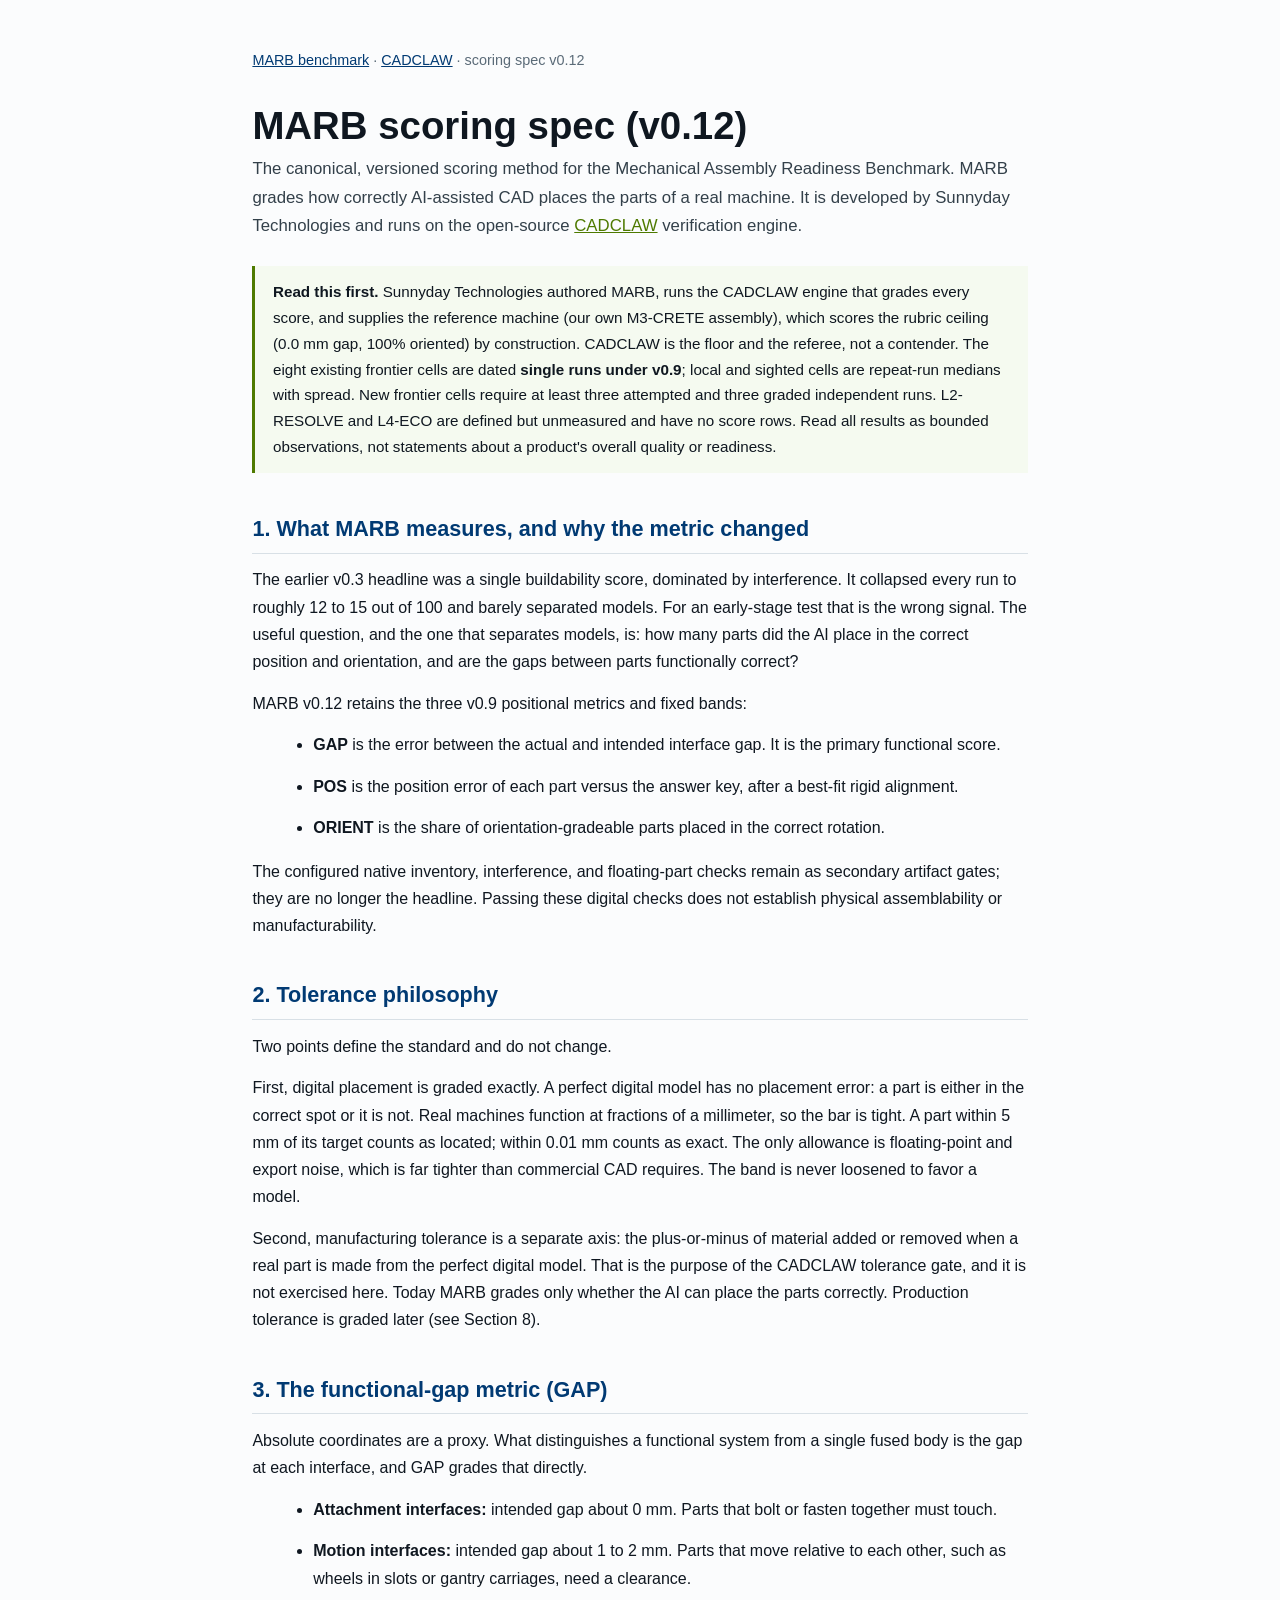
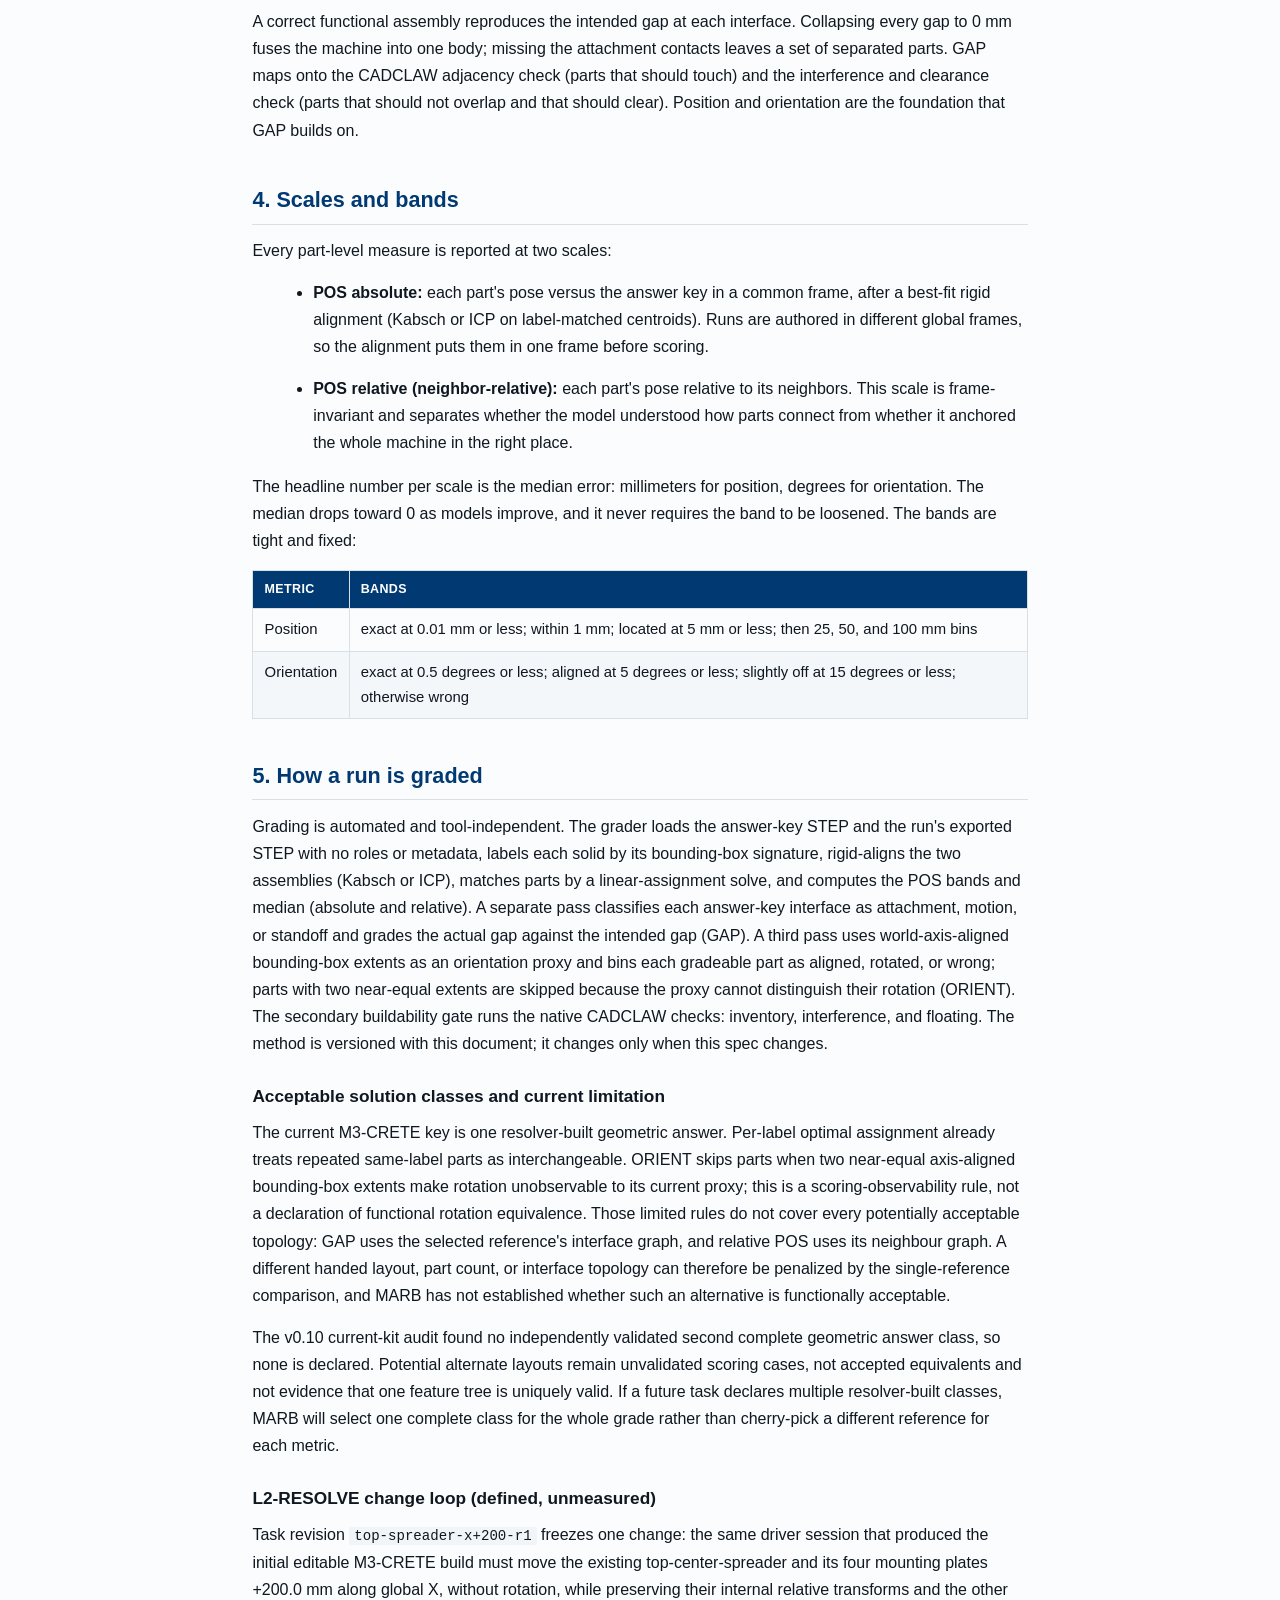
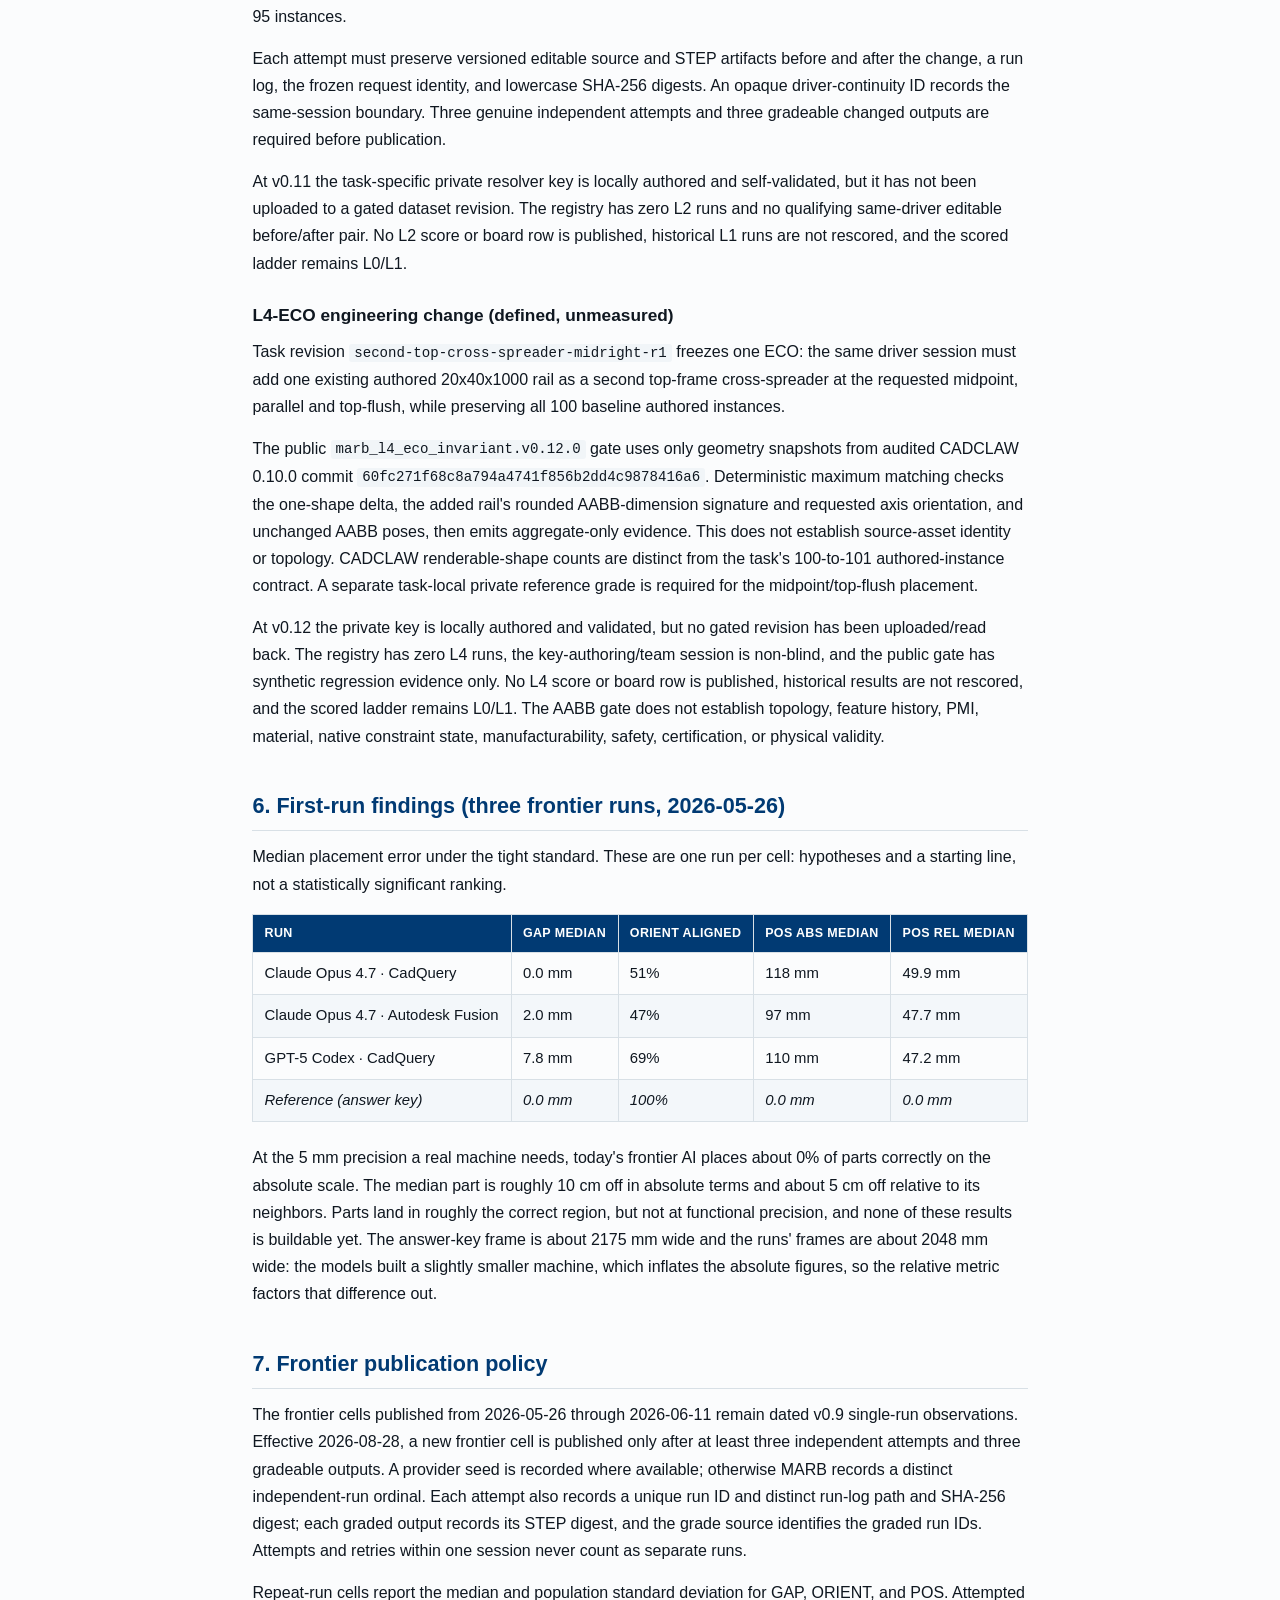
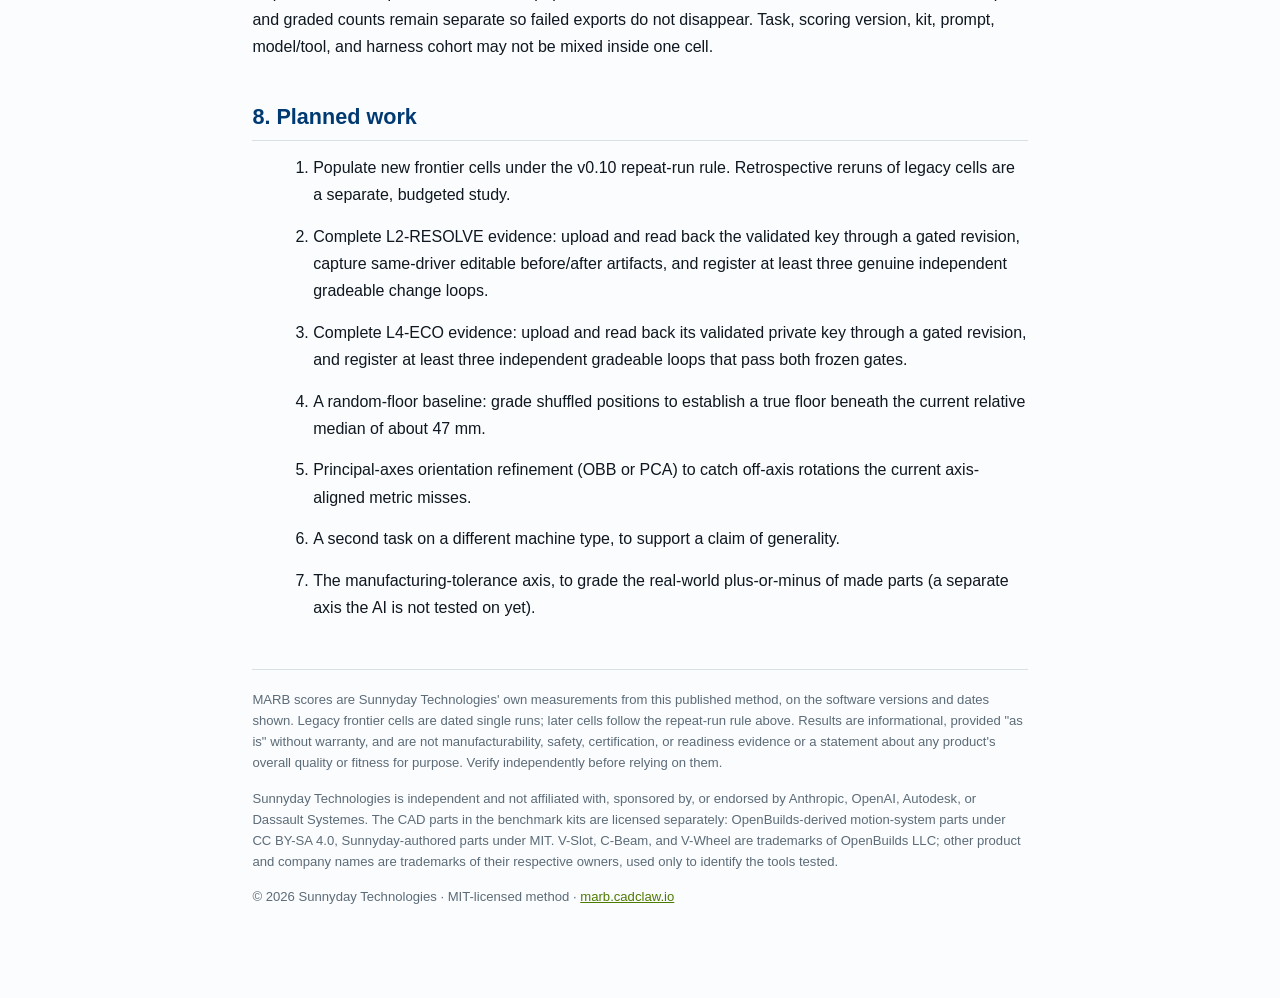
==== commit b620061b: "feat: define L4 ECO benchmark task" ====
--- a/docs/scoring/index.html
+++ b/docs/scoring/index.html
@@ -3,8 +3,8 @@
 <head>
   <meta charset="utf-8" />
   <meta name="viewport" content="width=device-width,initial-scale=1" />
-  <title>MARB v0.11 scoring spec | Mechanical Assembly Readiness Benchmark</title>
-  <meta name="description" content="The canonical, versioned scoring method for MARB: GAP, POS, ORIENT, repeat-run provenance, and the defined-unmeasured L2-RESOLVE change loop. Graded by the open-source CADCLAW engine." />
+  <title>MARB v0.12 scoring spec | Mechanical Assembly Readiness Benchmark</title>
+  <meta name="description" content="The canonical, versioned scoring method for MARB: GAP, POS, ORIENT, repeat-run provenance, and defined-unmeasured L2-RESOLVE and L4-ECO tasks. Graded by the open-source CADCLAW engine." />
   <meta name="robots" content="index,follow" />
   <link rel="canonical" href="https://marb.cadclaw.io/scoring/" />
   <style>
@@ -32,18 +32,18 @@
 </head>
 <body>
 <main>
-  <p class="nav"><a href="https://marb.cadclaw.io/">MARB benchmark</a> &middot; <a href="https://cadclaw.io/">CADCLAW</a> &middot; scoring spec v0.11</p>
+  <p class="nav"><a href="https://marb.cadclaw.io/">MARB benchmark</a> &middot; <a href="https://cadclaw.io/">CADCLAW</a> &middot; scoring spec v0.12</p>
 
-  <h1>MARB scoring spec (v0.11)</h1>
+  <h1>MARB scoring spec (v0.12)</h1>
   <p class="sub">The canonical, versioned scoring method for the Mechanical Assembly Readiness Benchmark. MARB grades how correctly AI-assisted CAD places the parts of a real machine. It is developed by Sunnyday Technologies and runs on the open-source <a href="https://github.com/sunnyday-technologies/CADCLAW">CADCLAW</a> verification engine.</p>
 
   <div class="disclosure">
-    <strong>Read this first.</strong> Sunnyday Technologies authored MARB, runs the CADCLAW engine that grades every score, and supplies the reference machine (our own M3-CRETE assembly), which scores the rubric ceiling (0.0 mm gap, 100% oriented) by construction. CADCLAW is the floor and the referee, not a contender. The eight existing frontier cells are dated <strong>single runs under v0.9</strong>; local and sighted cells are repeat-run medians with spread. New frontier cells require at least three attempted and three graded independent runs. L2-RESOLVE is defined but unmeasured and has no score row. Read all results as bounded observations, not statements about a product's overall quality or readiness.
+    <strong>Read this first.</strong> Sunnyday Technologies authored MARB, runs the CADCLAW engine that grades every score, and supplies the reference machine (our own M3-CRETE assembly), which scores the rubric ceiling (0.0 mm gap, 100% oriented) by construction. CADCLAW is the floor and the referee, not a contender. The eight existing frontier cells are dated <strong>single runs under v0.9</strong>; local and sighted cells are repeat-run medians with spread. New frontier cells require at least three attempted and three graded independent runs. L2-RESOLVE and L4-ECO are defined but unmeasured and have no score rows. Read all results as bounded observations, not statements about a product's overall quality or readiness.
   </div>
 
   <h2>1. What MARB measures, and why the metric changed</h2>
   <p>The earlier v0.3 headline was a single buildability score, dominated by interference. It collapsed every run to roughly 12 to 15 out of 100 and barely separated models. For an early-stage test that is the wrong signal. The useful question, and the one that separates models, is: how many parts did the AI place in the correct position and orientation, and are the gaps between parts functionally correct?</p>
-  <p>MARB v0.11 retains the three v0.9 positional metrics and fixed bands:</p>
+  <p>MARB v0.12 retains the three v0.9 positional metrics and fixed bands:</p>
   <ul>
     <li><strong>GAP</strong> is the error between the actual and intended interface gap. It is the primary functional score.</li>
     <li><strong>POS</strong> is the position error of each part versus the answer key, after a best-fit rigid alignment.</li>
@@ -91,6 +91,11 @@
   <p>Each attempt must preserve versioned editable source and STEP artifacts before and after the change, a run log, the frozen request identity, and lowercase SHA-256 digests. An opaque driver-continuity ID records the same-session boundary. Three genuine independent attempts and three gradeable changed outputs are required before publication.</p>
   <p>At v0.11 the task-specific private resolver key is locally authored and self-validated, but it has not been uploaded to a gated dataset revision. The registry has zero L2 runs and no qualifying same-driver editable before/after pair. No L2 score or board row is published, historical L1 runs are not rescored, and the scored ladder remains L0/L1.</p>
 
+  <h3>L4-ECO engineering change (defined, unmeasured)</h3>
+  <p>Task revision <code>second-top-cross-spreader-midright-r1</code> freezes one ECO: the same driver session must add one existing authored 20x40x1000 rail as a second top-frame cross-spreader at the requested midpoint, parallel and top-flush, while preserving all 100 baseline authored instances.</p>
+  <p>The public <code>marb_l4_eco_invariant.v0.12.0</code> gate uses only geometry snapshots from audited CADCLAW 0.10.0 commit <code>60fc271f68c8a794a4741f856b2dd4c9878416a6</code>. Deterministic maximum matching checks the one-shape delta, the added rail's rounded AABB-dimension signature and requested axis orientation, and unchanged AABB poses, then emits aggregate-only evidence. This does not establish source-asset identity or topology. CADCLAW renderable-shape counts are distinct from the task's 100-to-101 authored-instance contract. A separate task-local private reference grade is required for the midpoint/top-flush placement.</p>
+  <p>At v0.12 the private key is locally authored and validated, but no gated revision has been uploaded/read back. The registry has zero L4 runs, the key-authoring/team session is non-blind, and the public gate has synthetic regression evidence only. No L4 score or board row is published, historical results are not rescored, and the scored ladder remains L0/L1. The AABB gate does not establish topology, feature history, PMI, material, native constraint state, manufacturability, safety, certification, or physical validity.</p>
+
   <h2>6. First-run findings (three frontier runs, 2026-05-26)</h2>
   <p>Median placement error under the tight standard. These are one run per cell: hypotheses and a starting line, not a statistically significant ranking.</p>
   <table>
@@ -112,6 +117,7 @@
   <ol>
     <li>Populate new frontier cells under the v0.10 repeat-run rule. Retrospective reruns of legacy cells are a separate, budgeted study.</li>
     <li>Complete L2-RESOLVE evidence: upload and read back the validated key through a gated revision, capture same-driver editable before/after artifacts, and register at least three genuine independent gradeable change loops.</li>
+    <li>Complete L4-ECO evidence: upload and read back its validated private key through a gated revision, and register at least three independent gradeable loops that pass both frozen gates.</li>
     <li>A random-floor baseline: grade shuffled positions to establish a true floor beneath the current relative median of about 47 mm.</li>
     <li>Principal-axes orientation refinement (OBB or PCA) to catch off-axis rotations the current axis-aligned metric misses.</li>
     <li>A second task on a different machine type, to support a claim of generality.</li>
